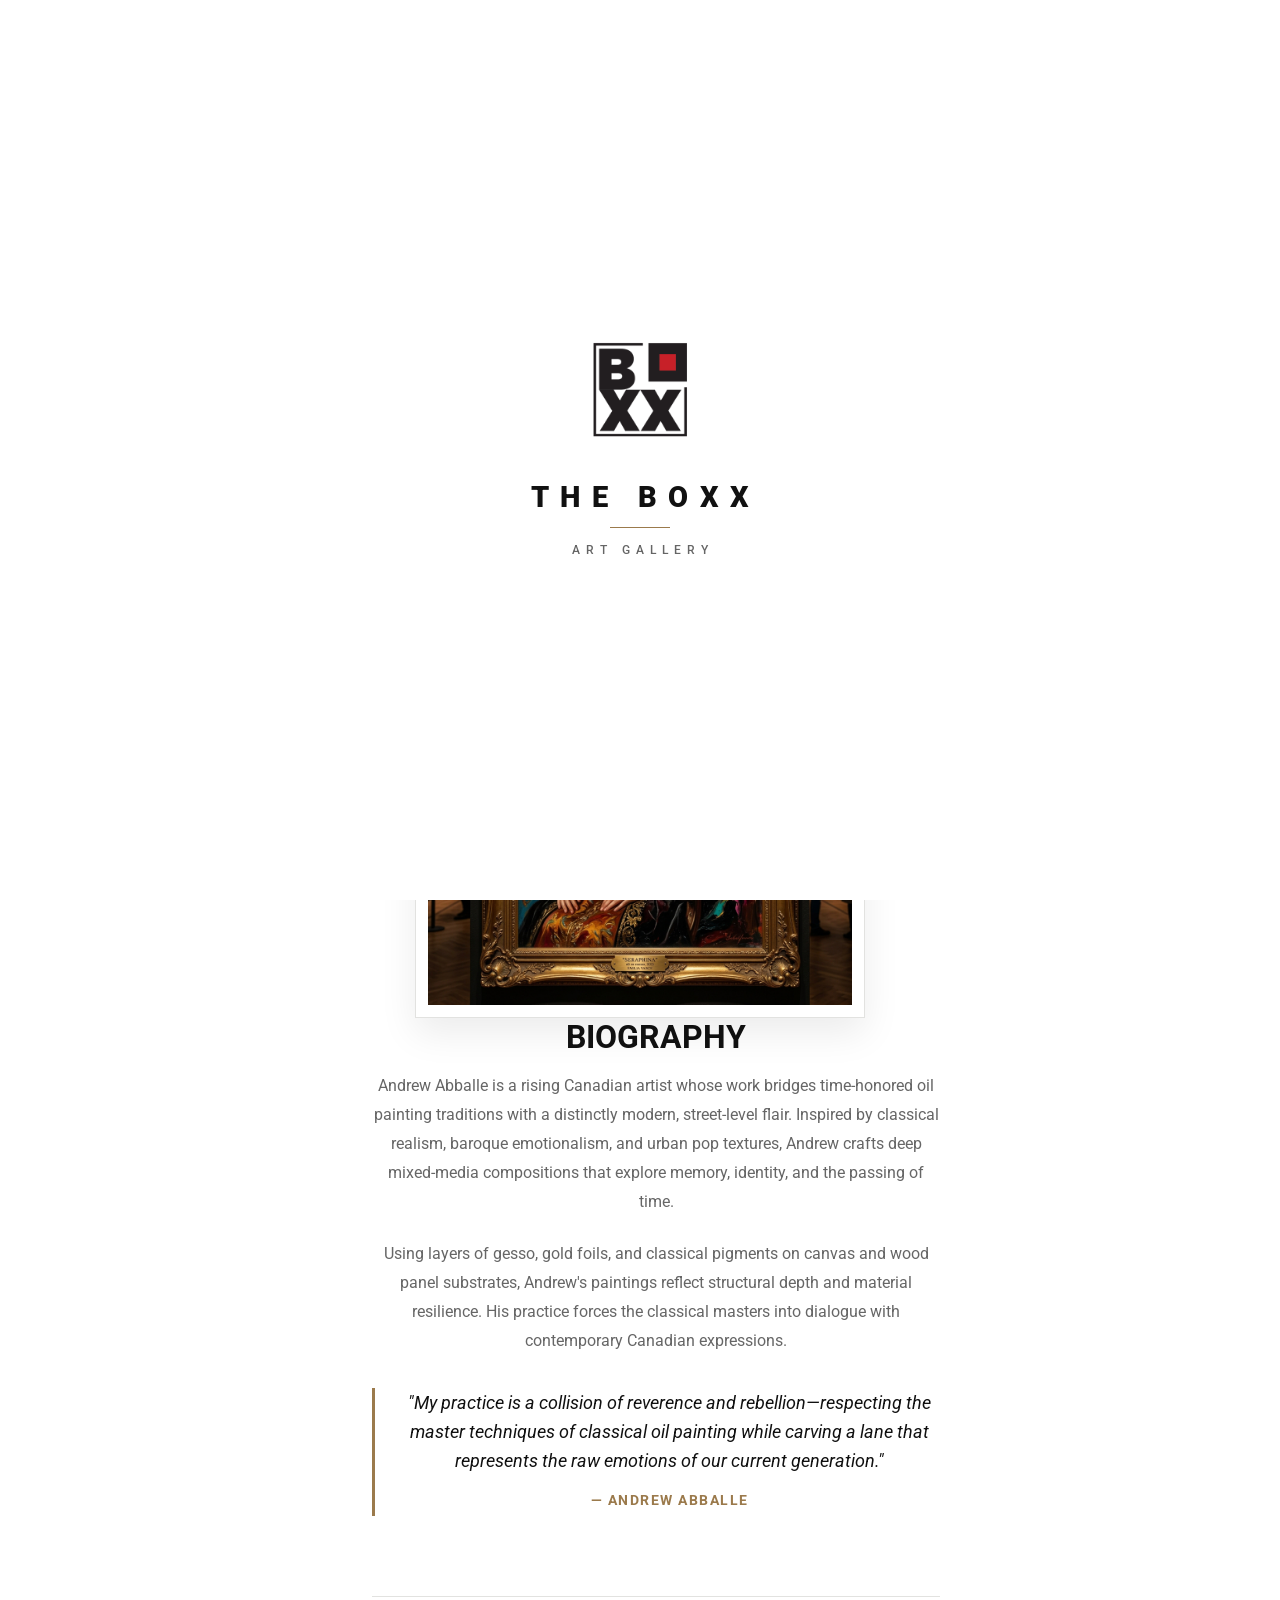
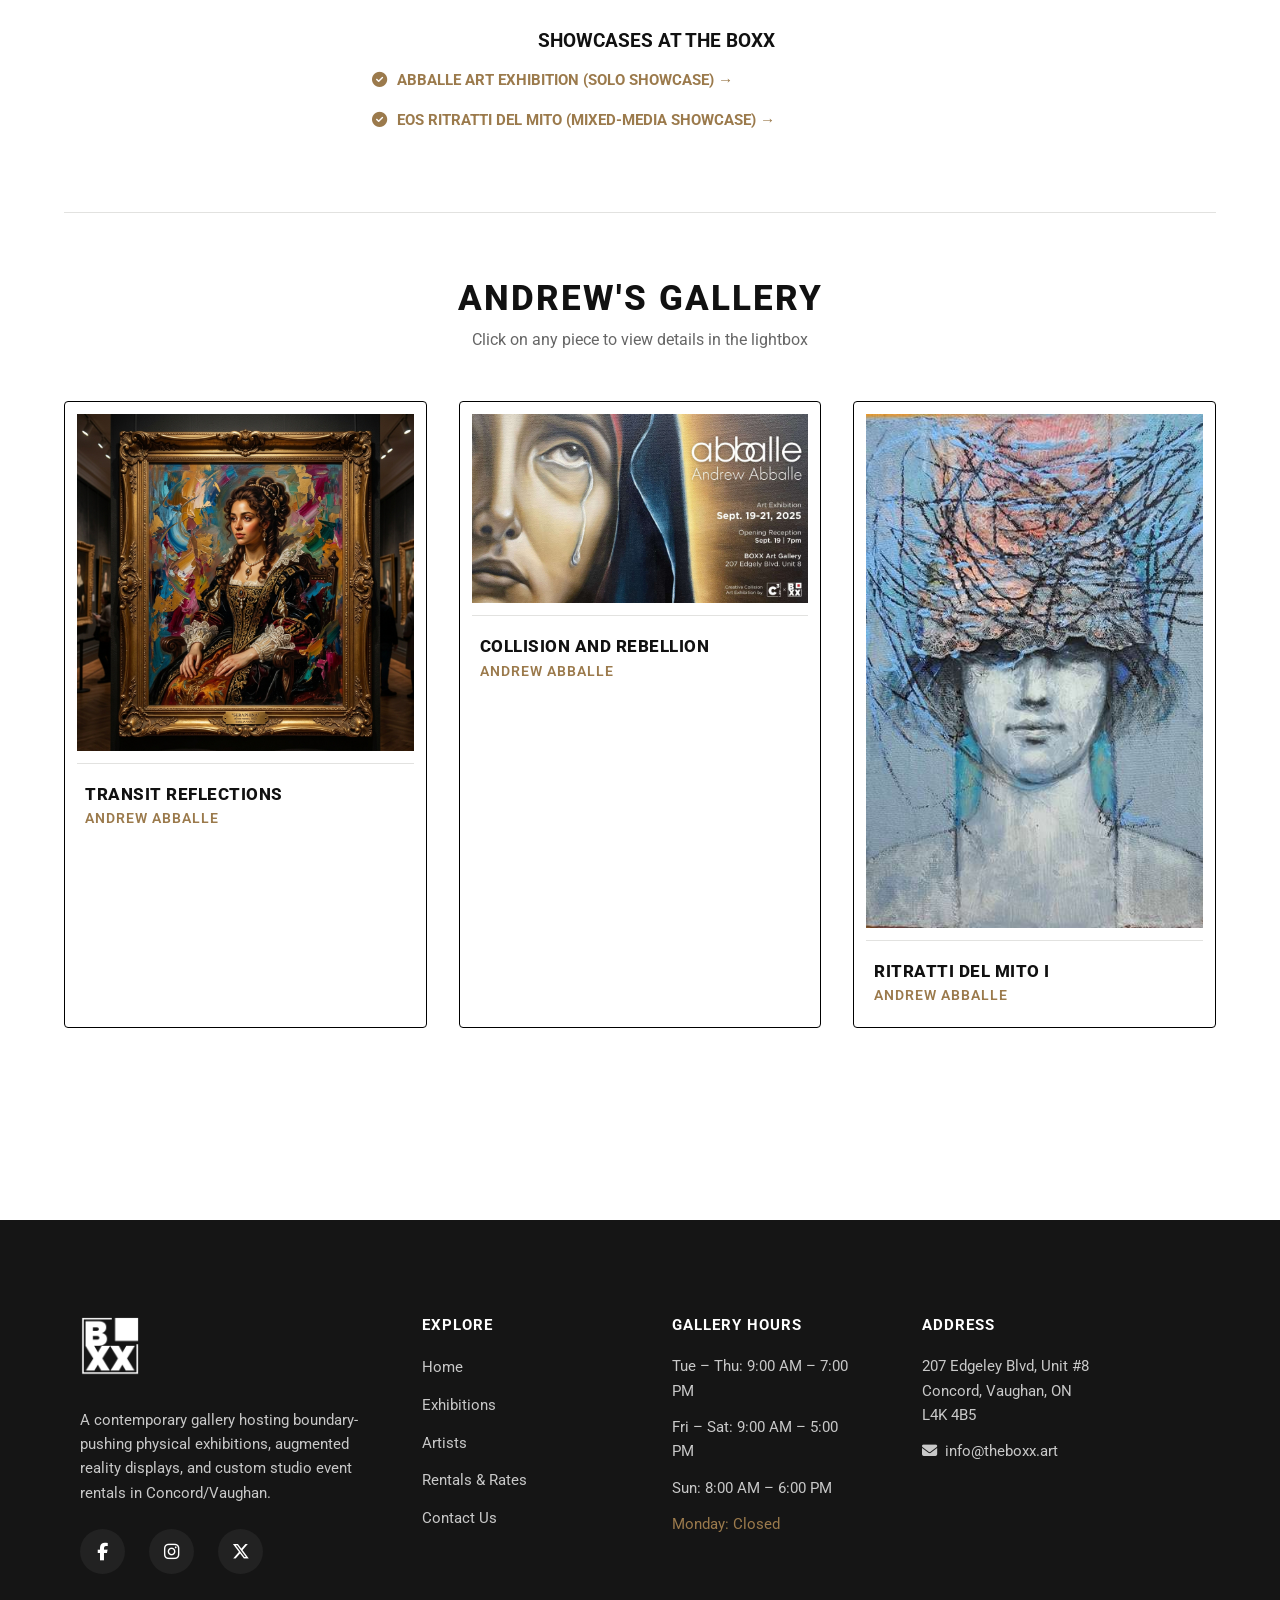
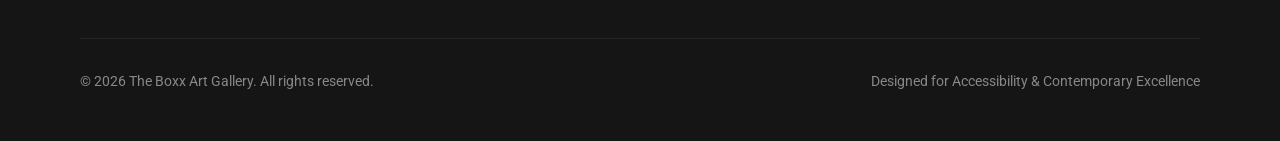
==== artist-andrew-abballe.html @ c3eb5eea "Add files via upload" ====
<!DOCTYPE html>
<html lang="en">
<head>
  <meta charset="UTF-8">
  <meta name="viewport" content="width=device-width, initial-scale=1.0">
  <title>Andrew Abballe | Artists | The Boxx Art Gallery</title>
  <meta name="description" content="Learn about Andrew Abballe, a contemporary Canadian classical baroque painter showcasing his works at The Boxx.">
  
  <!-- Stylesheets -->
  <link rel="stylesheet" href="styles.css">
  
  <!-- FontAwesome Icons -->
  <link rel="stylesheet" href="https://cdnjs.cloudflare.com/ajax/libs/font-awesome/6.4.0/css/all.min.css">
</head>
<body>
  <script>
    if (!sessionStorage.getItem('theboxx_intro_seen')) {
      document.body.classList.add('loading-active');
    }
  </script>

  <!-- Preloader Screen -->
  <div id="preloader" class="preloader">
    <div class="preloader-content">
      <div class="preloader-logo-wrapper">
        <img src="assets/logo.png" alt="The Boxx Logo" class="preloader-logo-img">
      </div>
      <h1 class="preloader-title">THE BOXX</h1>
      <div class="preloader-line-separator"></div>
      <p class="preloader-subtitle">ART GALLERY</p>
    </div>
  </div>

  <!-- Navigation Bar -->
  <header class="navbar">
    <div class="container">
      <a href="index.html" class="nav-brand">
        <img src="assets/logo.png" alt="The Boxx Logo" class="nav-logo" style="height: 45px; width: auto; object-fit: contain;">
      </a>
      
      <nav>
        <ul class="nav-menu">
          <li class="nav-item"><a href="index.html">Home</a></li>
          <li class="nav-item"><a href="exhibitions.html">Exhibitions</a></li>
          <li class="nav-item active"><a href="artists.html">Artists</a></li>
          <li class="nav-item"><a href="rates.html">Rentals & Rates</a></li>
          <li class="nav-item"><a href="contact.html">Contact</a></li>
          
          <li class="nav-socials mobile-only">
            <a href="https://www.facebook.com/theboxx" class="nav-social-icon" target="_blank" aria-label="Facebook"><i class="fab fa-facebook-f"></i></a>
            <a href="https://www.instagram.com/theboxx.art" class="nav-social-icon" target="_blank" aria-label="Instagram"><i class="fab fa-instagram"></i></a>
            <a href="https://x.com/theboxx" class="nav-social-icon" target="_blank" aria-label="X"><i class="fab fa-x-twitter"></i></a>
          </li>
        </ul>
      </nav>

      <div class="nav-socials desktop-only">
        <a href="https://www.facebook.com/theboxx" class="nav-social-icon" target="_blank" aria-label="Facebook"><i class="fab fa-facebook-f"></i></a>
        <a href="https://www.instagram.com/theboxx.art" class="nav-social-icon" target="_blank" aria-label="Instagram"><i class="fab fa-instagram"></i></a>
        <a href="https://x.com/theboxx" class="nav-social-icon" target="_blank" aria-label="X"><i class="fab fa-x-twitter"></i></a>
      </div>

      <button class="nav-hamburger" aria-label="Toggle Navigation">
        <span></span>
        <span></span>
        <span></span>
      </button>
    </div>
  </header>

  <!-- Page Header -->
  <section class="exhibits-header" style="background-image: url('assets/abballe_promo.jpg');">
    <div class="container">
      <h1 class="section-title" style="color: #ffffff; margin-bottom: 0;">Andrew Abballe</h1>
      <p style="color: rgba(255, 255, 255, 0.8); font-size: 1.1rem; margin-top: 0.5rem; letter-spacing: 1px; text-transform: uppercase;">Oil &amp; Mixed Media Painter</p>
    </div>
  </section>

  <!-- Bio Section -->
  <section class="section container">
    <div class="artist-main-box" style="margin-top: 0; box-shadow: none; border: none; padding: 0;">
      <div class="artist-portrait-column">
        <div class="artist-portrait-img-wrapper" style="border: 1px solid var(--border-color);">
          <img src="assets/abballe_portrait.jpg" alt="Andrew Abballe Portrait" style="width: 100%; height: auto; display: block;">
        </div>
      </div>
      <div class="artist-details-column" style="padding-left: 2rem;">
        <h2 style="font-family: var(--font-title); font-size: 2rem; text-transform: uppercase; margin-bottom: 1rem;">Biography</h2>
        <div class="artist-bio-text">
          <p>
            Andrew Abballe is a rising Canadian artist whose work bridges time-honored oil painting traditions with a distinctly modern, street-level flair. Inspired by classical realism, baroque emotionalism, and urban pop textures, Andrew crafts deep mixed-media compositions that explore memory, identity, and the passing of time.
          </p>
          <p>
            Using layers of gesso, gold foils, and classical pigments on canvas and wood panel substrates, Andrew's paintings reflect structural depth and material resilience. His practice forces the classical masters into dialogue with contemporary Canadian expressions.
          </p>
          
          <blockquote class="artist-quote" style="margin-top: 2rem; margin-bottom: 2rem;">
            <p>"My practice is a collision of reverence and rebellion—respecting the master techniques of classical oil painting while carving a lane that represents the raw emotions of our current generation."</p>
            <cite>&mdash; Andrew Abballe</cite>
          </blockquote>
        </div>

        <div style="margin-top: 3rem; border-top: 1px solid var(--border-color); padding-top: 2rem;">
          <h3 style="font-family: var(--font-title); font-size: 1.2rem; text-transform: uppercase; margin-bottom: 1rem;">Showcases at The Boxx</h3>
          <ul style="list-style: none; padding: 0; display: flex; flex-direction: column; gap: 1rem;">
            <li>
              <a href="exhibition-abballe.html" style="font-weight: 700; color: var(--primary-color); text-transform: uppercase; text-decoration: none; font-size: 0.95rem; display: flex; align-items: center;">
                <i class="fa-solid fa-circle-check" style="margin-right: 10px;"></i> ABBALLE Art Exhibition (Solo Showcase) &rarr;
              </a>
            </li>
            <li>
              <a href="exhibition-ritratti-del-mito.html" style="font-weight: 700; color: var(--primary-color); text-transform: uppercase; text-decoration: none; font-size: 0.95rem; display: flex; align-items: center;">
                <i class="fa-solid fa-circle-check" style="margin-right: 10px;"></i> EOS Ritratti del Mito (Mixed-Media Showcase) &rarr;
              </a>
            </li>
          </ul>
        </div>
      </div>
    </div>

    <!-- Artist Gallery Grid -->
    <div class="exhibition-grid-header" style="margin-top: 5rem; border-top: 1px solid var(--border-color); padding-top: 4rem;">
      <h3 class="grid-title">Andrew's Gallery</h3>
      <p class="grid-subtitle">Click on any piece to view details in the lightbox</p>
    </div>
    
    <div class="image-grid" style="margin-top: 2rem; margin-bottom: 4rem; display: grid; grid-template-columns: repeat(auto-fit, minmax(280px, 1fr)); gap: 2rem;">
      <div class="image-grid-item-boxed artwork-card" data-index="0" data-medium="Oil on Canvas" data-year="2022" data-dimensions="40&quot; x 50&quot;" data-price="$2,400" data-description="A stunning, layered cityscape capturing the visual noise and light trails of urban transit systems.">
        <div class="artwork-image-wrapper">
          <img src="assets/abballe_portrait.jpg" alt="Transit Reflections">
          <div class="artwork-hover-overlay">
            <span class="view-artwork-btn"><i class="fa-solid fa-expand"></i> View Details</span>
          </div>
        </div>
        <div class="artwork-meta">
          <h4>Transit Reflections</h4>
          <p>Andrew Abballe</p>
        </div>
      </div>
      <div class="image-grid-item-boxed artwork-card" data-index="1" data-medium="Mixed Media on Wood Panel" data-year="2023" data-dimensions="36&quot; x 36&quot;" data-price="$1,850" data-description="An energetic combination of spray paint, acrylic, and collage elements representing structural tension and movement.">
        <div class="artwork-image-wrapper">
          <img src="assets/abballe_promo.jpg" alt="Collision and Rebellion">
          <div class="artwork-hover-overlay">
            <span class="view-artwork-btn"><i class="fa-solid fa-expand"></i> View Details</span>
          </div>
        </div>
        <div class="artwork-meta">
          <h4>Collision and Rebellion</h4>
          <p>Andrew Abballe</p>
        </div>
      </div>
      <div class="image-grid-item-boxed artwork-card" data-index="2" data-medium="Mixed Media on Plywood" data-year="2017" data-dimensions="21cm x 30cm (8.3&quot; x 11.8&quot;)" data-price="$400" data-description="An evocative miniature mixed media piece on plywood from the &quot;Ritratti del Mito&quot; collection, layering gesso, oil wash, and graphite to evoke classical mythological figures.">
        <div class="artwork-image-wrapper">
          <img src="assets/EOS-Ritratti-del-Mito-2017-cm-21x30-tecnica-mista-su-compensato-E-350_400.jpeg" alt="Ritratti del Mito I">
          <div class="artwork-hover-overlay">
            <span class="view-artwork-btn"><i class="fa-solid fa-expand"></i> View Details</span>
          </div>
        </div>
        <div class="artwork-meta">
          <h4>Ritratti del Mito I</h4>
          <p>Andrew Abballe</p>
        </div>
      </div>
    </div>
  </section>

  <!-- Custom Fullscreen Lightbox -->
  <div id="lightbox-modal" class="lightbox-backdrop">
    <button class="lightbox-close-btn" id="lightbox-close" aria-label="Close gallery">&times;</button>
    <button class="lightbox-nav-btn prev" id="lightbox-prev" aria-label="Previous image">&#10094;</button>
    <div class="lightbox-content-wrapper">
      <div class="lightbox-img-col">
        <img id="lightbox-img" src="" alt="Enlarged Artwork Preview">
      </div>
      <div class="lightbox-info-col">
        <h3 id="lightbox-title"></h3>
        <p class="artist" id="lightbox-artist"></p>
        <ul class="lightbox-meta-list">
          <li><strong>Medium</strong><span id="lightbox-medium"></span></li>
          <li><strong>Year Created</strong><span id="lightbox-year"></span></li>
          <li><strong>Dimensions</strong><span id="lightbox-dimensions"></span></li>
          <li id="lightbox-price-item"><strong>Price</strong><span id="lightbox-price"></span></li>
        </ul>
        <p class="desc" id="lightbox-description"></p>
      </div>
    </div>
    <button class="lightbox-nav-btn next" id="lightbox-next" aria-label="Next image">&#10095;</button>
  </div>

  <!-- Footer -->
  <footer class="footer">
    <div class="container">
      <div class="footer-grid">
        <div class="footer-col">
          <img src="assets/logo.png" alt="The Boxx Logo" style="height: 60px; width: auto; object-fit: contain; margin-bottom: 1.5rem; filter: brightness(0) invert(1);">
          <p>A contemporary gallery hosting boundary-pushing physical exhibitions, augmented reality displays, and custom studio event rentals in Concord/Vaughan.</p>
          <div class="footer-socials">
            <a href="https://www.facebook.com/theboxx" class="footer-social-icon" target="_blank" aria-label="Facebook"><i class="fab fa-facebook-f"></i></a>
            <a href="https://www.instagram.com/theboxx.art" class="footer-social-icon" target="_blank" aria-label="Instagram"><i class="fab fa-instagram"></i></a>
            <a href="https://x.com/theboxx" class="footer-social-icon" target="_blank" aria-label="X"><i class="fab fa-x-twitter"></i></a>
          </div>
        </div>

        <div class="footer-col">
          <h4>Explore</h4>
          <ul class="footer-links">
            <li><a href="index.html">Home</a></li>
            <li><a href="exhibitions.html">Exhibitions</a></li>
            <li><a href="artists.html">Artists</a></li>
            <li><a href="rates.html">Rentals & Rates</a></li>
            <li><a href="contact.html">Contact Us</a></li>
          </ul>
        </div>

        <div class="footer-col">
          <h4>Gallery Hours</h4>
          <p>Tue – Thu: 9:00 AM – 7:00 PM</p>
          <p>Fri – Sat: 9:00 AM – 5:00 PM</p>
          <p>Sun: 8:00 AM – 6:00 PM</p>
          <p style="color: var(--primary-color);">Monday: Closed</p>
        </div>

        <div class="footer-col">
          <h4>Address</h4>
          <p>207 Edgeley Blvd, Unit #8<br>Concord, Vaughan, ON<br>L4K 4B5</p>
          <p><i class="fa-solid fa-envelope" style="margin-right: 8px;"></i>info@theboxx.art</p>
        </div>
      </div>

      <div class="footer-bottom">
        <p>&copy; 2026 The Boxx Art Gallery. All rights reserved.</p>
        <p>Designed for Accessibility &amp; Contemporary Excellence</p>
      </div>
    </div>
  </footer>

  <!-- Script Controllers -->
  <script src="script.js"></script>
</body>
</html>
---- styles.css ----
@import url('https://fonts.googleapis.com/css2?family=Roboto:wght@300;400;500;700;900&display=swap');

:root {
  --primary-color: #9b7a4c;       /* Elegant warm gold */
  --primary-hover: #b59464;       /* Lighter gold for hover states */
  --text-dark: #111111;           /* Very dark gray for general body text */
  --text-light: #666666;          /* Medium gray for descriptions */
  --bg-light: #ffffff;            /* Pure white background */
  --bg-offset: #fbfbf9;           /* Off-white background for alternates */
  --border-color: #e2e2e0;        /* Subtle border tone */
  --footer-bg: #151515;           /* Accessible high contrast footer background */
  --footer-text: #f0f0f0;         /* Accessible high contrast footer text */
  
  --font-title: 'Roboto', sans-serif;
  --font-body: 'Roboto', sans-serif;
  
  --transition-smooth: all 0.3s cubic-bezier(0.25, 0.8, 0.25, 1);
  --header-height: 80px;
}

* {
  box-sizing: border-box;
  margin: 0;
  padding: 0;
}

body {
  font-family: var(--font-body);
  color: var(--text-dark);
  background-color: var(--bg-light);
  line-height: 1.6;
  -webkit-font-smoothing: antialiased;
  overflow-x: hidden;
}

/* Typography */
h1, h2, h3, h4, h5, h6 {
  font-family: var(--font-title);
  font-weight: 700;
  color: var(--text-dark);
  line-height: 1.2;
}

p {
  color: var(--text-light);
  font-size: 1rem;
}

a {
  text-decoration: none;
  color: inherit;
  transition: var(--transition-smooth);
}

/* Layout Utilities */
.container {
  width: 90%;
  max-width: 1200px;
  margin: 0 auto;
  padding: 0 1rem;
}

.section {
  padding: 8rem 0; /* High vertical spacing as requested */
  position: relative;
}

.section-alt {
  background-color: var(--bg-offset);
}

.section-title {
  font-size: 2.5rem;
  font-weight: 800;
  margin-bottom: 1.5rem;
  text-transform: uppercase;
  letter-spacing: -0.5px;
}

.section-subtitle {
  font-size: 1.1rem;
  color: var(--text-light);
  max-width: 600px;
  margin-bottom: 4rem;
  line-height: 1.8;
  letter-spacing: 0.5px;
}

/* Header & Navbar */
.navbar {
  position: fixed;
  top: 0;
  left: 0;
  width: 100%;
  height: var(--header-height);
  background-color: var(--bg-light);
  box-shadow: 0 2px 20px rgba(0, 0, 0, 0.03);
  z-index: 1000;
  display: flex;
  align-items: center;
  transition: var(--transition-smooth);
}

.navbar .container {
  display: flex;
  justify-content: space-between;
  align-items: center;
  width: 100%;
}

.nav-brand {
  display: flex;
  align-items: center;
}

.nav-logo {
  height: 50px;
  width: auto;
  transition: var(--transition-smooth);
}

.nav-menu {
  display: flex;
  list-style: none;
  align-items: center;
  gap: 2.5rem;
}

.nav-item a {
  font-size: 0.9rem;
  font-weight: 600;
  letter-spacing: 1px;
  text-transform: uppercase;
  position: relative;
  padding: 0.5rem 0;
}

/* Minimal underlines on navigation items */
.nav-item a::after {
  content: '';
  position: absolute;
  bottom: 0;
  left: 0;
  width: 0;
  height: 2px;
  background-color: var(--primary-color);
  transition: var(--transition-smooth);
}

.nav-item a:hover::after,
.nav-item.active a::after {
  width: 100%;
}

.nav-item a:hover {
  color: var(--primary-color);
}

.nav-socials {
  display: flex;
  gap: 1.5rem;
  align-items: center;
}

.nav-social-icon {
  font-size: 1.2rem;
  color: var(--text-dark);
}

.nav-social-icon:hover {
  color: var(--primary-color);
  transform: translateY(-2px);
}

/* Hamburger Menu button */
.nav-hamburger {
  display: none;
  background: none;
  border: none;
  cursor: pointer;
  padding: 0.5rem;
  z-index: 1100;
}

.nav-hamburger span {
  display: block;
  width: 25px;
  height: 2px;
  background-color: var(--text-dark);
  margin-bottom: 5px;
  transition: var(--transition-smooth);
}

.nav-hamburger span:last-child {
  margin-bottom: 0;
}

/* Hamburger active animation */
.nav-hamburger.active span:nth-child(1) {
  transform: rotate(-45deg) translate(-5px, 5px);
}

.nav-hamburger.active span:nth-child(2) {
  opacity: 0;
}

.nav-hamburger.active span:nth-child(3) {
  transform: rotate(45deg) translate(-5px, -5px);
}

/* Hero Carousel */
.hero-slider {
  height: 90vh;
  min-height: 600px;
  width: 100vw;
  position: relative;
  overflow: hidden;
  margin-top: var(--header-height);
  background-color: #000000;
}

.hero-slides {
  width: 100%;
  height: 100%;
  display: flex; /* Flexbox row lines all slides up side-by-side */
  transition: transform 0.8s cubic-bezier(0.25, 1, 0.5, 1); /* Smooth slide transition */
}

.hero-slide {
  position: relative; /* Relative position so they flow horizontally */
  flex: 0 0 100%; /* Take up exactly 100% of slider width */
  width: 100%;
  height: 100%;
  opacity: 1; /* Keep slides visible in the flex layout */
  display: flex;
  align-items: center;
  z-index: 1;
}

.hero-slide.active {
  z-index: 2;
}

.hero-slide::after {
  content: '';
  position: absolute;
  top: 0;
  left: 0;
  width: 100%;
  height: 100%;
  background: linear-gradient(180deg, rgba(0,0,0,0.4) 0%, rgba(0,0,0,0.65) 100%);
  z-index: 2;
}

.hero-slide-img {
  width: 100%;
  height: 100%;
  object-fit: cover;
  position: absolute;
  top: 0;
  left: 0;
  transform: scale(1.05);
  transition: transform 6s ease;
}

.hero-slide.active .hero-slide-img {
  transform: scale(1);
}

.hero-slide-content {
  position: relative;
  z-index: 3;
  color: #ffffff;
  max-width: 800px;
  transform: translateY(30px);
  opacity: 0;
  transition: all 0.8s cubic-bezier(0.25, 0.8, 0.25, 1) 0.3s;
}

.hero-slide.active .hero-slide-content {
  transform: translateY(0);
  opacity: 1;
}

.hero-slide-num {
  font-family: var(--font-title);
  font-size: 1.5rem;
  font-weight: 800;
  color: var(--primary-color);
  margin-bottom: 1rem;
}

.hero-slide-title {
  font-size: 4rem;
  font-weight: 800;
  color: #ffffff;
  text-transform: uppercase;
  margin-bottom: 1.5rem;
  letter-spacing: -1px;
}

.hero-slide-desc {
  font-size: 1.1rem;
  color: rgba(255, 255, 255, 0.8);
  margin-bottom: 2rem;
  max-width: 600px;
}

/* Hero Controls */
.hero-arrow {
  position: absolute;
  top: 50%;
  transform: translateY(-50%);
  width: 60px;
  height: 60px;
  background-color: rgba(255, 255, 255, 0.1);
  border: 1px solid rgba(255, 255, 255, 0.25);
  border-radius: 50%;
  color: #ffffff;
  display: flex;
  align-items: center;
  justify-content: center;
  font-size: 1.2rem;
  cursor: pointer;
  z-index: 10;
  transition: var(--transition-smooth);
}

.hero-arrow:hover {
  background-color: var(--primary-color);
  border-color: var(--primary-color);
}

.hero-arrow.prev {
  left: 3rem;
}

.hero-arrow.next {
  right: 3rem;
}

.hero-pagination {
  position: absolute;
  bottom: 3rem;
  left: 50%;
  transform: translateX(-50%);
  display: flex;
  gap: 1rem;
  z-index: 10;
}

.hero-dot {
  width: 10px;
  height: 10px;
  border-radius: 50%;
  background-color: rgba(255, 255, 255, 0.3);
  cursor: pointer;
  transition: var(--transition-smooth);
}

.hero-dot.active {
  background-color: var(--primary-color);
  width: 30px;
  border-radius: 5px;
}

/* Featured Exhibit Section */
.featured-exhibit-block {
  display: grid;
  grid-template-columns: 1.1fr 0.9fr;
  gap: 4rem;
  align-items: center;
}

.featured-exhibit-gallery {
  position: relative;
  overflow: hidden;
  height: 500px;
  border-radius: 4px;
}

.featured-exhibit-slider {
  width: 100%;
  height: 100%;
  position: relative;
}

.featured-exhibit-slide {
  position: absolute;
  top: 0;
  left: 0;
  width: 100%;
  height: 100%;
  opacity: 0;
  transition: var(--transition-smooth);
}

.featured-exhibit-slide.active {
  opacity: 1;
}

.featured-exhibit-slide img {
  width: 100%;
  height: 100%;
  object-fit: cover;
}

.featured-exhibit-arrows {
  position: absolute;
  bottom: 2rem;
  right: 2rem;
  display: flex;
  gap: 0.5rem;
  z-index: 5;
}

.featured-exhibit-arrow {
  width: 45px;
  height: 45px;
  background-color: rgba(255, 255, 255, 0.9);
  border: none;
  cursor: pointer;
  display: flex;
  align-items: center;
  justify-content: center;
  font-size: 1rem;
  color: var(--text-dark);
  transition: var(--transition-smooth);
}

.featured-exhibit-arrow:hover {
  background-color: var(--primary-color);
  color: #ffffff;
}

.featured-exhibit-text blockquote {
  font-size: 1.1rem;
  line-height: 1.8;
  color: var(--text-light);
  margin-bottom: 2rem;
  font-style: italic;
  border-left: 3px solid var(--primary-color);
  padding-left: 1.5rem;
}

.featured-exhibit-details {
  margin-bottom: 2.5rem;
}

.featured-exhibit-details h4 {
  font-family: var(--font-body);
  font-weight: 700;
  font-size: 1rem;
  text-transform: uppercase;
  color: var(--text-dark);
  margin-bottom: 0.5rem;
  letter-spacing: 1px;
}

.featured-exhibit-details p {
  font-size: 1.05rem;
  margin-bottom: 0.25rem;
}

.btn-primary {
  display: inline-block;
  background-color: var(--primary-color);
  color: #ffffff;
  padding: 1.1rem 2.5rem;
  border-radius: 4px;
  font-weight: 600;
  font-size: 0.9rem;
  text-transform: uppercase;
  letter-spacing: 1.5px;
  border: none;
  cursor: pointer;
  transition: var(--transition-smooth);
}

.btn-primary:hover {
  background-color: var(--primary-hover);
  transform: translateY(-2px);
  box-shadow: 0 10px 20px rgba(155, 122, 76, 0.15);
}

/* Workback Project Timeline */
.timeline {
  position: relative;
  max-width: 900px;
  margin: 0 auto;
}

.timeline::after {
  content: '';
  position: absolute;
  width: 2px;
  background-color: var(--border-color);
  top: 0;
  bottom: 0;
  left: 50%;
  transform: translateX(-50%);
}

.timeline-item {
  padding: 2rem 3rem;
  position: relative;
  background-color: inherit;
  width: 50%;
}

.timeline-item::after {
  content: '';
  position: absolute;
  width: 16px;
  height: 16px;
  right: -8px;
  background-color: var(--bg-light);
  border: 4px solid var(--primary-color);
  top: 2.5rem;
  border-radius: 50%;
  z-index: 1;
  transition: var(--transition-smooth);
}

.timeline-item:hover::after {
  background-color: var(--primary-color);
  transform: scale(1.3);
}

.timeline-left {
  left: 0;
  text-align: right;
}

.timeline-right {
  left: 50%;
}

.timeline-right::after {
  left: -8px;
}

.timeline-date {
  font-family: var(--font-title);
  font-weight: 800;
  font-size: 1.1rem;
  color: var(--primary-color);
  margin-bottom: 0.5rem;
}

.timeline-title {
  font-size: 1.5rem;
  font-weight: 700;
  margin-bottom: 0.75rem;
}

.timeline-desc {
  font-size: 0.95rem;
}

/* Social media feed (Instagram + FB + X Gallery) */
.social-gallery-container {
  position: relative;
  overflow: hidden;
  margin-top: 3rem;
}

.social-slider {
  display: flex;
  gap: 2rem;
  transition: transform 0.5s ease-in-out;
}

.social-slide {
  flex: 0 0 calc(33.333% - 1.333rem);
  position: relative;
  height: 350px;
  overflow: hidden;
  border-radius: 4px;
  display: block;
  text-decoration: none;
  color: inherit;
}

.social-slide img {
  width: 100%;
  height: 100%;
  object-fit: cover;
  transition: var(--transition-smooth);
}

.social-slide:hover img {
  transform: scale(1.08);
}

.social-overlay {
  position: absolute;
  top: 0;
  left: 0;
  width: 100%;
  height: 100%;
  background: rgba(0, 0, 0, 0.6);
  opacity: 0;
  display: flex;
  flex-direction: column;
  justify-content: center;
  align-items: center;
  color: #ffffff;
  transition: var(--transition-smooth);
  z-index: 2;
}

.social-slide:hover {
  cursor: pointer;
}

.social-slide:hover .social-overlay {
  opacity: 1;
}

.social-overlay i {
  font-size: 2rem;
  margin-bottom: 0.5rem;
}

.social-overlay span {
  font-size: 0.9rem;
  font-weight: 500;
  letter-spacing: 1px;
  text-transform: uppercase;
}

.social-controls {
  display: flex;
  justify-content: center;
  gap: 1rem;
  margin-top: 2.5rem;
}

.social-arrow {
  width: 50px;
  height: 50px;
  border-radius: 50%;
  background-color: var(--bg-offset);
  border: 1px solid var(--border-color);
  color: var(--text-dark);
  font-size: 1.1rem;
  cursor: pointer;
  display: flex;
  align-items: center;
  justify-content: center;
  transition: var(--transition-smooth);
}

.social-arrow:hover {
  background-color: var(--primary-color);
  color: #ffffff;
  border-color: var(--primary-color);
}

/* Accessible Vertical Footer */
.footer {
  background-color: var(--footer-bg);
  color: var(--footer-text);
  padding: 6rem 0 3rem 0;
}

.footer-grid {
  display: grid;
  grid-template-columns: 1.2fr 0.8fr 0.8fr 1.2fr;
  gap: 4rem;
  margin-bottom: 4rem;
}

.footer-col h3, .footer-col h2 {
  font-family: var(--font-title);
  color: #ffffff;
  font-size: 1.6rem;
  margin-bottom: 1.5rem;
  text-transform: uppercase;
}

.footer-col h4 {
  font-family: var(--font-body);
  color: #ffffff;
  font-size: 0.95rem;
  font-weight: 700;
  letter-spacing: 1px;
  text-transform: uppercase;
  margin-bottom: 1.25rem;
}

.footer-col p {
  color: #c8c8c8;
  font-size: 0.95rem;
  margin-bottom: 0.75rem;
}

.footer-links {
  list-style: none;
}

.footer-links li {
  margin-bottom: 0.75rem;
}

.footer-links a {
  color: #c8c8c8;
  font-size: 0.95rem;
}

.footer-links a:hover {
  color: var(--primary-color);
  padding-left: 4px;
}

.footer-socials {
  display: flex;
  gap: 1.5rem;
  margin-top: 1.5rem;
}

.footer-social-icon {
  width: 45px;
  height: 45px;
  border-radius: 50%;
  background-color: #222222;
  color: #ffffff;
  display: flex;
  align-items: center;
  justify-content: center;
  font-size: 1.1rem;
  transition: var(--transition-smooth);
}

.footer-social-icon:hover {
  background-color: var(--primary-color);
  transform: translateY(-3px);
}

.footer-bottom {
  border-top: 1px solid #252525;
  padding-top: 2rem;
  display: flex;
  justify-content: space-between;
  align-items: center;
}

.footer-bottom p {
  font-size: 0.85rem;
  color: #888888;
}

/* EXHIBITS PAGE STYLES */
.exhibits-header {
  height: 40vh;
  min-height: 300px;
  background-size: cover;
  background-position: center;
  position: relative;
  display: flex;
  align-items: center;
  margin-top: var(--header-height);
}

.exhibits-header::after {
  content: '';
  position: absolute;
  top: 0;
  left: 0;
  width: 100%;
  height: 100%;
  background: rgba(0, 0, 0, 0.65);
  z-index: 1;
}

.exhibits-header .container {
  position: relative;
  z-index: 2;
  color: #ffffff;
}

.exhibits-header h1 {
  color: #ffffff;
  font-size: 3.5rem;
  text-transform: uppercase;
}

/* Centered Exhibit Layout with Boxed Outlines */
.exhibit-main-box {
  max-width: 600px;
  margin: 0 auto;
  border: 2px solid #000000;
  padding: 2.5rem;
  background-color: #ffffff;
  text-align: center;
  margin-bottom: 4rem;
  box-sizing: border-box;
}

.exhibit-poster-img-wrapper {
  border: 1px solid #000000;
  padding: 0.5rem;
  background: #ffffff;
  margin-bottom: 2.5rem;
  box-sizing: border-box;
}

.exhibit-poster-img-wrapper img {
  width: 100%;
  display: block;
}

.showtimes-details-box {
  background: #f5f5f5;
  border: 1px solid #e0e0e0;
  padding: 2rem;
  border-radius: 4px;
  box-sizing: border-box;
}

.tickets-status-btn {
  background: #e0e0e0;
  color: #555555;
  padding: 1.1rem 2rem;
  font-weight: 700;
  text-transform: uppercase;
  font-size: 0.9rem;
  letter-spacing: 1px;
  border: 1px solid #cccccc;
  border-radius: 4px;
  display: block;
  text-align: center;
  cursor: not-allowed;
  box-sizing: border-box;
}

.artist-main-box {
  max-width: 600px;
  margin: 0 auto;
  border: 2px solid #000000;
  padding: 2.5rem;
  background-color: #ffffff;
  text-align: center;
  margin-top: 4rem;
  box-sizing: border-box;
}

.artist-portrait-img-wrapper {
  border: 1px solid #000000;
  padding: 0.5rem;
  background: #ffffff;
  max-width: 450px;
  margin: 0 auto;
  box-sizing: border-box;
}

.artist-portrait-img-wrapper img {
  width: 100%;
  display: block;
}

.image-grid-item-boxed {
  border: 1px solid #000000;
  padding: 0.5rem;
  background: #ffffff;
  border-radius: 4px;
  overflow: hidden;
  box-sizing: border-box;
}

.image-grid-item-boxed img {
  width: 100%;
  display: block;
  height: auto;
  transition: var(--transition-smooth);
}

.image-grid-item-boxed:hover img {
  transform: scale(1.03);
}

/* Artist Spotlight Louie Chiaino (text left, photo right side-by-side) */
.artist-spotlight {
  display: grid;
  grid-template-columns: 1.1fr 0.9fr;
  gap: 5rem;
  align-items: center;
}

.artist-spotlight-photo {
  height: 500px;
  border-radius: 4px;
  overflow: hidden;
}

.artist-spotlight-photo img {
  width: 100%;
  height: 100%;
  object-fit: cover;
}

.artist-spotlight-bio blockquote {
  font-size: 1.1rem;
  line-height: 1.8;
  color: var(--text-light);
  margin-bottom: 2rem;
  font-style: italic;
  border-left: 3px solid var(--primary-color);
  padding-left: 1.5rem;
}

/* Campaign Posters Grid */
.campaign-posters-grid {
  display: grid;
  grid-template-columns: repeat(2, 1fr);
  gap: 3rem;
  max-width: 900px;
  margin: 0 auto;
}

.campaign-poster-card {
  box-shadow: 0 15px 35px rgba(0, 0, 0, 0.05);
  border-radius: 8px;
  overflow: hidden;
  transition: var(--transition-smooth);
}

.campaign-poster-card:hover {
  transform: translateY(-8px);
  box-shadow: 0 20px 45px rgba(155, 122, 76, 0.12);
}

.campaign-poster-card img {
  width: 100%;
  display: block;
  object-fit: contain;
}

/* Same size borderless image grid for Moka Amore */
.image-grid {
  display: grid;
  grid-template-columns: repeat(2, 1fr);
  gap: 1.5rem;
  margin-top: 4rem;
}

.image-grid-item {
  height: auto;
  overflow: hidden;
  border-radius: 4px;
}

.image-grid-item img {
  width: 100%;
  height: auto;
  display: block;
  transition: var(--transition-smooth);
}

.image-grid-item:hover img {
  transform: scale(1.05);
}

/* Showtimes and Calendar scheduler */
.booking-section {
  display: grid;
  grid-template-columns: 1fr 1fr;
  gap: 5rem;
  align-items: start;
}

.showtimes-box h3, .calendar-box h3 {
  font-size: 1.8rem;
  margin-bottom: 2rem;
}

.showtimes-list {
  list-style: none;
}

.showtimes-list li {
  padding: 1.25rem 0;
  border-bottom: 1px solid var(--border-color);
  display: flex;
  justify-content: space-between;
  align-items: center;
}

.showtimes-list li:last-child {
  border-bottom: none;
}

.showtime-day {
  font-weight: 700;
  color: var(--text-dark);
  text-decoration: underline; /* Link state on day name */
  text-decoration-color: var(--primary-color);
  text-underline-offset: 4px;
  cursor: pointer;
}

.showtime-day:hover {
  color: var(--primary-color);
}

.showtime-hours {
  font-weight: 500;
  color: var(--text-light);
}

/* Interactive Calendar widget */
.calendar-wrapper {
  background-color: var(--bg-offset);
  border: 1px solid var(--border-color);
  border-radius: 4px;
  padding: 2rem;
}

.calendar-header {
  display: flex;
  justify-content: space-between;
  align-items: center;
  margin-bottom: 1.5rem;
}

.calendar-month {
  font-weight: 700;
  font-size: 1.1rem;
}

.calendar-grid {
  display: grid;
  grid-template-columns: repeat(7, 1fr);
  gap: 0.5rem;
  text-align: center;
}

.calendar-day-label {
  font-weight: 600;
  font-size: 0.8rem;
  text-transform: uppercase;
  color: var(--text-light);
  padding-bottom: 0.5rem;
}

.calendar-date {
  padding: 0.75rem 0;
  font-size: 0.9rem;
  font-weight: 500;
  border-radius: 4px;
  cursor: pointer;
  transition: var(--transition-smooth);
}

.calendar-date:hover:not(.disabled) {
  background-color: var(--border-color);
}

.calendar-date.active {
  background-color: var(--primary-color);
  color: #ffffff;
  font-weight: 700;
}

.calendar-date.disabled {
  color: #ccc;
  cursor: not-allowed;
}

.calendar-date.has-events {
  position: relative;
}

.calendar-date.has-events::after {
  content: '';
  position: absolute;
  bottom: 4px;
  left: 50%;
  transform: translateX(-50%);
  width: 4px;
  height: 4px;
  border-radius: 50%;
  background-color: var(--primary-color);
}

.calendar-date.active.has-events::after {
  background-color: #ffffff;
}

.calendar-booking-panel {
  margin-top: 2rem;
  padding-top: 1.5rem;
  border-top: 1px solid var(--border-color);
  display: none;
}

.calendar-booking-panel.active {
  display: block;
}

.booking-slots {
  display: flex;
  gap: 1rem;
  margin-top: 1rem;
}

.booking-slot {
  flex: 1;
  padding: 0.75rem;
  border: 1px solid var(--border-color);
  border-radius: 4px;
  text-align: center;
  font-size: 0.85rem;
  font-weight: 600;
  cursor: pointer;
  transition: var(--transition-smooth);
}

.booking-slot:hover {
  border-color: var(--primary-color);
  color: var(--primary-color);
}

.booking-slot.selected {
  background-color: var(--primary-color);
  border-color: var(--primary-color);
  color: #ffffff;
}

/* Past Exhibitions Slider (bold pagination, back/forward arrows visible on all slides) */
.past-exhibits-container {
  position: relative;
  overflow: hidden;
  margin-top: 3rem;
  height: 450px;
}

.past-exhibits-slider {
  display: flex;
  height: 100%;
  transition: transform 0.5s ease-in-out;
}

.past-exhibit-slide {
  flex: 0 0 100%;
  display: grid;
  grid-template-columns: 1fr 1.2fr;
  gap: 4rem;
  align-items: center;
  height: 100%;
}

.past-exhibit-img {
  height: 100%;
  max-height: 400px;
  overflow: hidden;
  border-radius: 4px;
}

.past-exhibit-img img {
  width: 100%;
  height: 100%;
  object-fit: cover;
}

.past-exhibit-text h3 {
  font-size: 2rem;
  margin-bottom: 1rem;
}

.past-exhibit-text p {
  margin-bottom: 1.5rem;
}

.past-exhibits-controls {
  display: flex;
  align-items: center;
  justify-content: flex-end;
  gap: 2rem;
  margin-top: 2rem;
}

.past-exhibits-arrows {
  display: flex;
  gap: 0.75rem;
}

.past-exhibits-arrow {
  width: 55px;
  height: 55px;
  border-radius: 50%;
  background-color: var(--bg-light);
  border: 2px solid var(--text-dark);
  color: var(--text-dark);
  font-size: 1.1rem;
  font-weight: 800;
  cursor: pointer;
  display: flex;
  align-items: center;
  justify-content: center;
  transition: var(--transition-smooth);
}

.past-exhibits-arrow:hover {
  background-color: var(--primary-color);
  color: #ffffff;
  border-color: var(--primary-color);
}

.past-exhibits-pagination {
  font-family: var(--font-title);
  font-weight: 800;
  font-size: 1.5rem;
  color: var(--text-dark);
  letter-spacing: 2px;
}

/* RATES PAGE STYLES */
.rates-hero-desc {
  font-size: 1.2rem;
  line-height: 1.9;
  letter-spacing: 0.5px;
  color: var(--text-light);
  max-width: 800px;
  margin: 1.5rem 0 3.5rem 0;
}

.rates-section-header {
  border-bottom: 1px solid var(--border-color);
  padding-bottom: 2rem;
  margin-bottom: 4rem;
}

.rates-section-header h2 {
  font-size: 2.2rem;
  font-weight: 800;
  text-transform: uppercase;
}

/* Rates pricing layout */
.rates-grid {
  display: grid;
  grid-template-columns: repeat(3, 1fr);
  gap: 2.5rem;
}

.rate-card {
  background-color: var(--bg-light);
  border: 1px solid var(--border-color);
  border-radius: 4px;
  padding: 3rem 2.5rem;
  display: flex;
  flex-direction: column;
  justify-content: space-between;
  transition: var(--transition-smooth);
}

.rate-card:hover {
  transform: translateY(-8px);
  box-shadow: 0 15px 35px rgba(0, 0, 0, 0.05);
  border-color: var(--primary-color);
}

.rate-card-header h3 {
  font-size: 1.4rem;
  font-weight: 700;
  margin-bottom: 1rem;
  text-transform: uppercase;
}

.rate-card-header p {
  font-size: 0.95rem;
  margin-bottom: 2rem;
}

.rate-price-btn {
  width: 100%;
  display: block;
  text-align: center;
  background-color: transparent;
  border: 2px solid var(--text-dark);
  color: var(--text-dark);
  padding: 1rem 0;
  border-radius: 4px;
  font-weight: 700;
  font-family: var(--font-title);
  font-size: 1.1rem;
  letter-spacing: 1px;
  cursor: pointer;
  transition: var(--transition-smooth);
}

.rate-price-btn:hover {
  background-color: var(--primary-color);
  border-color: var(--primary-color);
  color: #ffffff;
}

/* Borderless Plan Your Show styling */
.plan-show-layout {
  display: grid;
  grid-template-columns: 1fr 1fr;
  gap: 5rem;
  align-items: start;
}

.plan-show-text h3 {
  font-size: 2rem;
  margin-bottom: 1.5rem;
}

.plan-show-text p {
  font-size: 1.05rem;
  margin-bottom: 2rem;
}

.plan-show-list {
  list-style: none;
}

.plan-show-item {
  display: flex;
  justify-content: space-between;
  align-items: center;
  padding: 1.25rem 0;
  border-bottom: 1px solid var(--border-color);
}

.plan-show-item:last-child {
  border-bottom: none;
}

.plan-show-name {
  font-weight: 600;
  font-size: 1rem;
}

.plan-show-price {
  font-weight: 700;
  font-family: var(--font-title);
  color: var(--primary-color);
}

/* CONTACT PAGE STYLES */
.contact-layout {
  display: grid;
  grid-template-columns: 1fr 1.1fr;
  gap: 6rem;
  align-items: start;
}

.contact-info-col h3 {
  font-size: 2rem;
  margin-bottom: 1.5rem;
}

.contact-info-details {
  margin-bottom: 3.5rem;
}

.contact-info-block {
  margin-bottom: 2rem;
}

.contact-info-block h4 {
  font-family: var(--font-body);
  font-size: 0.9rem;
  font-weight: 700;
  text-transform: uppercase;
  color: var(--primary-color);
  margin-bottom: 0.5rem;
  letter-spacing: 1px;
}

.contact-info-block p {
  font-size: 1.05rem;
  color: var(--text-dark);
}

.map-container {
  width: 100%;
  height: 350px;
  border-radius: 4px;
  overflow: hidden;
  box-shadow: 0 10px 30px rgba(0, 0, 0, 0.05);
}

.map-container iframe {
  width: 100%;
  height: 100%;
  border: 0;
}

/* Custom Outlined Form Styling */
.contact-form-box {
  background-color: var(--bg-light);
  padding: 3.5rem;
  border: 1px solid var(--border-color); /* Elegant, thin outline on the form box container */
  border-radius: 8px;
}

.contact-form-row {
  display: grid;
  grid-template-columns: 1fr 1fr;
  gap: 1.5rem;
  margin-bottom: 1.5rem;
}

.form-group {
  margin-bottom: 1.5rem;
}

.form-group label {
  display: block;
  font-size: 0.85rem;
  font-weight: 600;
  margin-bottom: 0.5rem;
  text-transform: uppercase;
  letter-spacing: 0.5px;
}

.form-control {
  width: 100%;
  padding: 1rem 1.2rem;
  border: 1px solid var(--border-color); /* Clear, beautiful input outlines */
  background-color: var(--bg-light);
  border-radius: 4px;
  font-family: var(--font-body);
  font-size: 0.95rem;
  color: var(--text-dark);
  transition: var(--transition-smooth);
}

.form-control:focus {
  outline: none;
  border-color: var(--primary-color);
  box-shadow: 0 0 0 3px rgba(155, 122, 76, 0.08);
}

textarea.form-control {
  min-height: 150px;
  resize: vertical;
}

/* Outlined rounded submit button */
.btn-submit {
  width: 100%;
  background-color: var(--text-dark);
  color: #ffffff;
  padding: 1.1rem 0;
  border: 2px solid var(--text-dark);
  border-radius: 50px; /* Highly rounded borders as requested */
  font-weight: 700; /* Bold submit text */
  font-size: 0.95rem;
  text-transform: uppercase;
  letter-spacing: 1.5px;
  cursor: pointer;
  transition: var(--transition-smooth);
}

.btn-submit:hover {
  background-color: var(--primary-color);
  border-color: var(--primary-color);
  transform: translateY(-2px);
  box-shadow: 0 10px 20px rgba(155, 122, 76, 0.15);
}

/* RESPONSIVE MEDIA QUERIES */

@media (max-width: 1199px) {
  .hero-slide-title {
    font-size: 3rem;
  }
  .rates-grid {
    grid-template-columns: repeat(2, 1fr);
  }
}

@media (max-width: 991px) {
  .section {
    padding: 6rem 0;
  }
  
  .featured-exhibit-block {
    grid-template-columns: 1fr;
    gap: 3rem;
  }
  
  .featured-exhibit-gallery {
    height: 400px;
  }
  
  .artist-spotlight {
    grid-template-columns: 1fr;
    gap: 3rem;
  }
  
  .artist-spotlight-photo {
    height: 400px;
    order: -1; /* Puts image first on smaller screens if desired, or let it follow order */
  }
  
  .booking-section {
    grid-template-columns: 1fr;
    gap: 4rem;
  }
  
  .plan-show-layout {
    grid-template-columns: 1fr;
    gap: 3rem;
  }
  
  .contact-layout {
    grid-template-columns: 1fr;
    gap: 4rem;
  }
  
  .footer-grid {
    grid-template-columns: repeat(2, 1fr);
    gap: 3rem;
  }
  
  .social-slide {
    flex: 0 0 calc(50% - 1rem);
  }
  
}

@media (max-width: 767px) {
  :root {
    --header-height: 70px;
  }
  
  .section-title {
    font-size: 2rem;
  }
  
  .hero-slider {
    height: 80vh;
  }
  
  .hero-slide-title {
    font-size: 2.2rem;
  }
  
  .hero-arrow {
    width: 45px;
    height: 45px;
  }
  
  .hero-arrow.prev {
    left: 1rem;
  }
  
  .hero-arrow.next {
    right: 1rem;
  }
  
  /* Responsive Navbar Menu: clean transition, NO reverse logo/hamburger positions */
  .nav-hamburger {
    display: block;
  }
  
  .nav-menu {
    position: fixed;
    top: var(--header-height);
    left: 0;
    width: 100%;
    height: calc(100vh - var(--header-height));
    background-color: var(--bg-light);
    flex-direction: column;
    justify-content: center;
    gap: 2rem;
    padding: 3rem;
    transform: translateY(-120%);
    transition: transform 0.5s cubic-bezier(0.77, 0.2, 0.05, 1.0);
    box-shadow: 0 15px 30px rgba(0,0,0,0.05);
    overflow-y: auto;
  }
  
  .nav-menu.active {
    transform: translateY(0);
  }
  
  .nav-item a {
    font-size: 1.2rem;
  }
  
  /* Make socials inside mobile nav menu bigger as requested */
  .nav-socials {
    margin-top: 1rem;
    gap: 2rem;
  }
  
  .nav-social-icon {
    font-size: 1.8rem; /* Prominent size for mobile social icons */
  }
  
  .timeline::after {
    left: 30px;
  }
  
  .timeline-item {
    width: 100%;
    padding-left: 70px;
    padding-right: 2rem;
    text-align: left !important;
  }
  
  .timeline-item::after {
    left: 22px;
  }
  
  .timeline-right {
    left: 0;
  }
  
  .social-slide {
    flex: 0 0 100%;
  }
  
  .rates-grid {
    grid-template-columns: 1fr;
  }
  
  .rate-card {
    padding: 2.5rem 2rem;
  }
  
  .contact-form-box {
    padding: 2rem 1.5rem;
  }
  
  .contact-form-row {
    grid-template-columns: 1fr;
    gap: 0;
  }
  
  .footer-grid {
    grid-template-columns: 1fr;
    gap: 3rem;
  }
  
  .footer-bottom {
    flex-direction: column;
    gap: 1rem;
    text-align: center;
  }
  
  .past-exhibit-slide {
    grid-template-columns: 1fr;
    gap: 2rem;
  }
  
  .past-exhibit-img {
    height: 250px;
  }
  
  .past-exhibits-container {
    height: 650px;
  }
  
  .campaign-posters-grid {
    grid-template-columns: 1fr;
    gap: 2rem;
    max-width: 450px;
    margin: 0 auto;
  }
  
}

/* ==========================================
   8. PREMIUM INTRO PRELOADER & ANIMATIONS
   ========================================== */

/* Preloader Backdrop */
.preloader {
  display: none; /* Hidden by default, shown only if loading-active is on body */
  position: fixed;
  top: 0;
  left: 0;
  width: 100vw;
  height: 100vh;
  background-color: #ffffff; /* Clean white backdrop to show original logo colors */
  z-index: 999999;
  justify-content: center;
  align-items: center;
  overflow: hidden;
  transition: transform 1s cubic-bezier(0.85, 0, 0.15, 1), opacity 1s ease;
}

body.loading-active .preloader {
  display: flex;
}

.preloader.fade-out {
  transform: translateY(-100%);
}

/* Preloader Content Elements */
.preloader-content {
  text-align: center;
  display: flex;
  flex-direction: column;
  align-items: center;
}

.preloader-logo-wrapper {
  position: relative;
  width: 100px;
  height: 100px;
  margin-bottom: 2.5rem;
  display: flex;
  justify-content: center;
  align-items: center;
}

.preloader-logo-img {
  width: 100px;
  height: 100px;
  object-fit: contain;
  opacity: 0;
  transform: scale(0.85);
  animation: fadeInLogo 1.2s cubic-bezier(0.25, 1, 0.5, 1) 0.3s forwards;
}

.preloader-title {
  font-family: var(--font-title);
  font-size: 1.8rem;
  font-weight: 900;
  color: var(--text-dark); /* Dark gray to match theme */
  letter-spacing: 0.4em;
  margin-right: -0.4em;
  text-transform: uppercase;
  opacity: 0;
  transform: translateY(15px);
  animation: fadeInUpText 1s cubic-bezier(0.25, 1, 0.5, 1) 1.2s forwards;
}

.preloader-line-separator {
  width: 0;
  height: 1px;
  background-color: var(--primary-color);
  margin: 0.8rem 0;
  animation: expandWidth 1.2s cubic-bezier(0.25, 1, 0.5, 1) 1.4s forwards;
}

.preloader-subtitle {
  font-family: var(--font-body);
  font-size: 0.75rem;
  font-weight: 500;
  color: var(--text-light); /* Medium gray to match theme */
  letter-spacing: 0.5em;
  margin-right: -0.5em;
  text-transform: uppercase;
  opacity: 0;
  transform: translateY(10px);
  animation: fadeInUpText 1s cubic-bezier(0.25, 1, 0.5, 1) 1.6s forwards;
}

/* Animations Keyframes */
@keyframes fadeInLogo {
  to {
    opacity: 1;
    transform: scale(1);
  }
}

@keyframes fadeInUpText {
  to {
    opacity: 1;
    transform: translateY(0);
  }
}

@keyframes expandWidth {
  to {
    width: 60px;
  }
}

/* Body Scroll Locking when active */
body.loading {
  overflow: hidden !important;
  height: 100vh;
}

/* Entrance Animations for Main Page Content */
body.loading-active .navbar,
body.loading-active .hero-slider,
body.loading-active .exhibits-header {
  opacity: 0;
  transform: translateY(20px);
}

body.loading-active.loaded-content .navbar {
  opacity: 1;
  transform: translateY(0);
  transition: opacity 1s cubic-bezier(0.25, 1, 0.5, 1), transform 1s cubic-bezier(0.25, 1, 0.5, 1);
}

body.loading-active.loaded-content .hero-slider,
body.loading-active.loaded-content .exhibits-header {
  opacity: 1;
  transform: translateY(0);
  transition: opacity 1s cubic-bezier(0.25, 1, 0.5, 1), transform 1s cubic-bezier(0.25, 1, 0.5, 1);
  transition-delay: 0.2s;
}

/* ==========================================
   EXHIBITIONS PAGE PREMIUM ENHANCEMENTS
   ========================================== */

/* Exhibitions Hero Banner */
.exhibitions-hero-section {
  position: relative;
  height: 400px;
  background: #111111 url('assets/moka_amore_poster.jpg') no-repeat center center;
  background-size: cover;
  display: flex;
  align-items: center;
  justify-content: center;
  text-align: center;
  color: #ffffff;
  overflow: hidden;
}

.exhibitions-hero-section::before {
  content: '';
  position: absolute;
  top: 0;
  left: 0;
  width: 100%;
  height: 100%;
  background: linear-gradient(180deg, rgba(0,0,0,0.7) 0%, rgba(17,17,17,0.95) 100%);
  z-index: 1;
}

.hero-content {
  position: relative;
  z-index: 2;
  max-width: 800px;
  padding: 0 2rem;
  animation: fadeInUp 1s ease-out;
}

.hero-badge {
  display: inline-block;
  font-size: 0.85rem;
  font-weight: 700;
  text-transform: uppercase;
  letter-spacing: 3px;
  color: var(--primary-color);
  border: 1px solid var(--primary-color);
  padding: 0.5rem 1.2rem;
  margin-bottom: 1.5rem;
  border-radius: 50px;
  box-shadow: 0 0 15px rgba(155, 122, 76, 0.2);
}

.hero-title {
  font-size: 3.5rem;
  font-weight: 900;
  letter-spacing: 4px;
  text-transform: uppercase;
  margin-bottom: 0.75rem;
  color: #ffffff;
}

.hero-subtitle {
  font-size: 1.25rem;
  font-weight: 300;
  letter-spacing: 2px;
  color: #cccccc;
  text-transform: uppercase;
}

.hero-divider {
  width: 60px;
  height: 3px;
  background-color: var(--primary-color);
  margin: 1.5rem auto 0;
}

/* Exhibit Poster & Showtimes Split Layout */
.exhibit-main-box {
  display: grid;
  grid-template-columns: 1fr 1.1fr;
  gap: 4rem;
  max-width: 1000px;
  margin: 0 auto 5rem;
  border: 2px solid #000000;
  padding: 3rem;
  background-color: #ffffff;
  box-shadow: 0 20px 40px rgba(0,0,0,0.05);
  box-sizing: border-box;
  text-align: left;
}

.exhibit-poster-column {
  width: 100%;
}

.exhibit-poster-img-wrapper {
  border: 1px solid #000000;
  padding: 0.75rem;
  background: #ffffff;
  box-shadow: 0 10px 25px rgba(0,0,0,0.05);
  transition: transform 0.5s ease;
}

.exhibit-poster-img-wrapper:hover {
  transform: translateY(-5px);
}

.exhibit-poster-img-wrapper img {
  width: 100%;
  display: block;
  height: auto;
}

.exhibit-details-column {
  display: flex;
  flex-direction: column;
  justify-content: center;
}

.showtimes-details-box {
  background: var(--bg-offset);
  border: 1px solid var(--border-color);
  padding: 2.5rem;
  border-radius: 0;
  border-left: 4px solid var(--primary-color);
}

.details-box-title {
  font-size: 1.6rem;
  font-weight: 800;
  text-transform: uppercase;
  margin-bottom: 2rem;
  letter-spacing: 1.5px;
  color: var(--text-dark);
  border-bottom: 1px solid var(--border-color);
  padding-bottom: 0.75rem;
}

.showtimes-list {
  list-style: none;
  padding: 0;
  margin: 0 0 2.5rem;
}

.showtimes-list li {
  display: flex;
  flex-direction: column;
  margin-bottom: 1.5rem;
}

.showtimes-list li:last-child {
  margin-bottom: 0;
}

.day-badge {
  font-size: 0.8rem;
  font-weight: 700;
  text-transform: uppercase;
  color: var(--primary-color);
  letter-spacing: 1px;
  margin-bottom: 0.25rem;
}

.time-detail {
  font-size: 1.1rem;
  color: var(--text-dark);
  font-weight: 500;
}

.time-detail i {
  color: var(--text-light);
  margin-right: 6px;
}

.tickets-cta-wrapper {
  margin-top: 1rem;
}

.cta-label {
  font-weight: 700;
  color: var(--text-light);
  text-transform: uppercase;
  font-size: 0.85rem;
  letter-spacing: 2px;
  margin-bottom: 0.75rem;
}

.tickets-status-btn-interactive {
  display: flex;
  align-items: center;
  justify-content: center;
  gap: 12px;
  width: 100%;
  padding: 1.2rem 2rem;
  background: var(--text-dark);
  color: #ffffff;
  font-weight: 700;
  text-transform: uppercase;
  font-size: 0.9rem;
  letter-spacing: 2px;
  border: 1px solid var(--text-dark);
  cursor: pointer;
  transition: var(--transition-smooth);
}

.tickets-status-btn-interactive:hover {
  background: var(--primary-color);
  border-color: var(--primary-color);
  box-shadow: 0 10px 20px rgba(155, 122, 76, 0.2);
}

.tickets-status-btn-interactive i {
  transition: transform 0.3s ease;
}

.tickets-status-btn-interactive:hover i {
  transform: translateX(5px);
}

/* About Event Text Block */
.about-event-section {
  text-align: center;
  margin: 6rem auto 5rem;
  max-width: 700px;
}

.about-event-title {
  font-size: 2.2rem;
  font-weight: 800;
  text-transform: uppercase;
  margin-bottom: 1rem;
  letter-spacing: 1.5px;
}

.about-event-dates {
  font-weight: 700;
  font-size: 1.1rem;
  color: var(--primary-color);
  text-transform: uppercase;
  letter-spacing: 1px;
  margin-bottom: 1.5rem;
}

.about-event-desc {
  font-size: 1.15rem;
  color: var(--text-light);
  line-height: 1.8;
}

/* About the Artist Section (Horizontal, Big) */
.artist-section-container {
  margin: 6rem 0;
  position: relative;
  background-color: var(--bg-offset);
  padding: 6rem 0;
  border-top: 1px solid var(--border-color);
  border-bottom: 1px solid var(--border-color);
  left: 50%;
  right: 50%;
  margin-left: -50vw;
  margin-right: -50vw;
  width: 100vw;
}

.artist-section-container .artist-main-box {
  display: grid;
  grid-template-columns: 1fr 1.3fr;
  gap: 5rem;
  max-width: 1100px;
  margin: 0 auto;
  padding: 0 2rem;
  align-items: center;
  text-align: left;
  box-sizing: border-box;
}

.artist-portrait-column {
  position: relative;
}

.artist-portrait-img-wrapper {
  position: relative;
  border: 1px solid #000000;
  padding: 0.75rem;
  background: #ffffff;
  box-shadow: 0 15px 35px rgba(0,0,0,0.08);
}

.artist-portrait-img-wrapper img {
  width: 100%;
  display: block;
}

.artist-label-badge {
  position: absolute;
  bottom: -15px;
  right: 20px;
  background: var(--text-dark);
  color: #ffffff;
  font-size: 0.75rem;
  font-weight: 700;
  text-transform: uppercase;
  letter-spacing: 2px;
  padding: 0.6rem 1.2rem;
  border: 1px solid var(--primary-color);
}

.artist-details-column {
  display: flex;
  flex-direction: column;
}

.artist-title {
  font-size: 2.2rem;
  font-weight: 800;
  text-transform: uppercase;
  margin-bottom: 2rem;
  letter-spacing: 2px;
  position: relative;
}

.artist-title::after {
  content: '';
  position: absolute;
  bottom: -10px;
  left: 0;
  width: 50px;
  height: 2px;
  background-color: var(--primary-color);
}

.artist-bio-text {
  font-size: 1.1rem;
  line-height: 1.8;
  color: var(--text-light);
}

.artist-bio-text p {
  margin-bottom: 1.5rem;
}

.artist-quote {
  border-left: 3px solid var(--primary-color);
  padding-left: 1.5rem;
  margin: 2.5rem 0 0;
  font-style: italic;
}

.artist-quote p {
  font-size: 1.15rem;
  color: var(--text-dark);
  line-height: 1.6;
  margin-bottom: 0.5rem;
}

.artist-quote cite {
  font-size: 0.9rem;
  font-style: normal;
  font-weight: 700;
  text-transform: uppercase;
  letter-spacing: 1.5px;
  color: var(--primary-color);
}

/* Exhibition Grid & Artwork Card Details */
.exhibition-grid-header {
  text-align: center;
  margin-top: 5rem;
  margin-bottom: 3rem;
}

.exhibition-grid-header .grid-title {
  font-size: 2.2rem;
  font-weight: 800;
  text-transform: uppercase;
  letter-spacing: 2px;
  margin-bottom: 0.5rem;
}

.exhibition-grid-header .grid-subtitle {
  font-size: 1rem;
  color: var(--text-light);
}

.artwork-card {
  cursor: pointer;
  display: flex;
  flex-direction: column;
  transition: var(--transition-smooth);
  border: 1px solid #000000;
  padding: 0.75rem;
  background: #ffffff;
}

.artwork-card:hover {
  transform: translateY(-8px);
  box-shadow: 0 15px 30px rgba(0,0,0,0.08);
  border-color: var(--primary-color);
}

.artwork-image-wrapper {
  position: relative;
  overflow: hidden;
}

.artwork-image-wrapper img {
  width: 100%;
  display: block;
  height: auto;
  transition: transform 0.6s cubic-bezier(0.25, 1, 0.5, 1);
}

.artwork-card:hover .artwork-image-wrapper img {
  transform: scale(1.05);
}

.artwork-hover-overlay {
  position: absolute;
  top: 0;
  left: 0;
  width: 100%;
  height: 100%;
  background-color: rgba(0, 0, 0, 0.4);
  backdrop-filter: blur(2px);
  display: flex;
  align-items: center;
  justify-content: center;
  opacity: 0;
  transition: opacity 0.3s ease;
}

.artwork-card:hover .artwork-hover-overlay {
  opacity: 1;
}

.view-artwork-btn {
  background-color: #ffffff;
  color: var(--text-dark);
  padding: 0.75rem 1.5rem;
  font-size: 0.85rem;
  font-weight: 700;
  text-transform: uppercase;
  letter-spacing: 1.5px;
  display: flex;
  align-items: center;
  gap: 8px;
  transform: translateY(10px);
  transition: transform 0.4s ease, background-color 0.3s ease;
}

.artwork-card:hover .view-artwork-btn {
  transform: translateY(0);
}

.artwork-card:hover .view-artwork-btn:hover {
  background-color: var(--primary-color);
  color: #ffffff;
}

.artwork-meta {
  padding: 1.25rem 0.5rem 0.5rem;
  text-align: left;
  border-top: 1px solid var(--border-color);
  margin-top: 0.75rem;
}

.artwork-meta h4 {
  font-size: 1.05rem;
  font-weight: 800;
  text-transform: uppercase;
  letter-spacing: 0.5px;
  margin-bottom: 0.25rem;
}

.artwork-meta p {
  font-size: 0.85rem;
  color: var(--primary-color);
  font-weight: 600;
  text-transform: uppercase;
  letter-spacing: 1px;
}

/* VIP Ticket Waiting List Modal Popup styling */
.modal-backdrop {
  position: fixed;
  top: 0;
  left: 0;
  width: 100%;
  height: 100%;
  background-color: rgba(0, 0, 0, 0.6);
  backdrop-filter: blur(8px);
  z-index: 9999;
  display: flex;
  align-items: center;
  justify-content: center;
  opacity: 0;
  pointer-events: none;
  transition: opacity 0.4s ease;
}

.modal-backdrop.active {
  opacity: 1;
  pointer-events: auto;
}

.modal-card {
  background: #ffffff;
  border: 2px solid #000000;
  padding: 3rem;
  max-width: 500px;
  width: 90%;
  position: relative;
  box-shadow: 0 25px 50px rgba(0,0,0,0.15);
  transform: scale(0.9);
  transition: transform 0.4s cubic-bezier(0.25, 1, 0.5, 1);
}

.modal-backdrop.active .modal-card {
  transform: scale(1);
}

.modal-close-btn {
  position: absolute;
  top: 15px;
  right: 20px;
  background: none;
  border: none;
  font-size: 2.2rem;
  cursor: pointer;
  color: var(--text-light);
  line-height: 1;
  transition: color 0.2s ease;
}

.modal-close-btn:hover {
  color: var(--text-dark);
}

.modal-header {
  text-align: center;
  margin-bottom: 2rem;
}

.modal-accent-badge {
  font-size: 0.75rem;
  font-weight: 700;
  letter-spacing: 2px;
  text-transform: uppercase;
  color: var(--primary-color);
  margin-bottom: 0.5rem;
  display: inline-block;
}

.modal-title {
  font-size: 1.8rem;
  font-weight: 900;
  text-transform: uppercase;
  letter-spacing: 1px;
  margin-bottom: 0.5rem;
}

.modal-subtitle {
  font-size: 0.95rem;
  color: var(--text-light);
}

#waitlist-form {
  display: flex;
  flex-direction: column;
  gap: 1.5rem;
}

.form-group {
  display: flex;
  flex-direction: column;
  gap: 0.5rem;
}

.form-group label {
  font-size: 0.8rem;
  font-weight: 700;
  text-transform: uppercase;
  letter-spacing: 1px;
  color: var(--text-dark);
}

.form-group input,
.form-group select {
  padding: 0.9rem 1.2rem;
  border: 1px solid var(--border-color);
  font-family: var(--font-body);
  font-size: 1rem;
  transition: var(--transition-smooth);
}

.form-group input:focus,
.form-group select:focus {
  outline: none;
  border-color: var(--primary-color);
  box-shadow: 0 0 0 3px rgba(155, 122, 76, 0.15);
}

.waitlist-submit-btn {
  display: flex;
  align-items: center;
  justify-content: center;
  gap: 10px;
  padding: 1.1rem;
  background-color: var(--text-dark);
  color: #ffffff;
  border: none;
  font-weight: 700;
  text-transform: uppercase;
  letter-spacing: 1.5px;
  cursor: pointer;
  transition: var(--transition-smooth);
  margin-top: 1rem;
}

.waitlist-submit-btn:hover {
  background-color: var(--primary-color);
  box-shadow: 0 10px 20px rgba(155, 122, 76, 0.2);
}

.waitlist-submit-btn i {
  font-size: 0.9rem;
  transition: transform 0.3s ease;
}

.waitlist-submit-btn:hover i {
  transform: translate(2px, -2px);
}

/* Waitlist success state */
.modal-success-state {
  text-align: center;
  animation: fadeIn 0.4s ease-out;
}

.success-icon {
  font-size: 4rem;
  color: #2e7d32;
  margin-bottom: 1.5rem;
}

.modal-success-state h4 {
  font-size: 1.6rem;
  text-transform: uppercase;
  letter-spacing: 1px;
  margin-bottom: 1rem;
}

.modal-success-state p {
  font-size: 1.05rem;
  color: var(--text-light);
  line-height: 1.6;
  margin-bottom: 1.25rem;
}

.modal-success-state p strong {
  color: var(--text-dark);
}

.modal-success-close-btn {
  padding: 1rem 2.5rem;
  background-color: var(--text-dark);
  color: #ffffff;
  border: none;
  font-weight: 700;
  text-transform: uppercase;
  letter-spacing: 1.5px;
  cursor: pointer;
  transition: var(--transition-smooth);
  margin-top: 1.5rem;
}

.modal-success-close-btn:hover {
  background-color: var(--primary-color);
}

/* Custom Fullscreen Lightbox gallery styling */
.lightbox-backdrop {
  position: fixed;
  top: 0;
  left: 0;
  width: 100%;
  height: 100%;
  background-color: rgba(10, 10, 10, 0.95);
  backdrop-filter: blur(10px);
  z-index: 10000;
  display: flex;
  align-items: center;
  justify-content: center;
  opacity: 0;
  pointer-events: none;
  transition: opacity 0.4s ease;
}

.lightbox-backdrop.active {
  opacity: 1;
  pointer-events: auto;
}

.lightbox-content-wrapper {
  max-width: 80%;
  max-height: 80%;
  display: flex;
  flex-direction: column;
  align-items: center;
  justify-content: center;
  position: relative;
  transform: scale(0.95);
  transition: transform 0.4s cubic-bezier(0.25, 1, 0.5, 1);
}

.lightbox-backdrop.active .lightbox-content-wrapper {
  transform: scale(1);
}

.lightbox-content-wrapper img {
  max-width: 100%;
  max-height: 70vh;
  border: 1px solid #333333;
  padding: 0.5rem;
  background-color: #1a1a1a;
  box-shadow: 0 20px 50px rgba(0,0,0,0.5);
  object-fit: contain;
}

.lightbox-caption-box {
  text-align: center;
  margin-top: 1.5rem;
  color: #ffffff;
  animation: fadeInUp 0.4s ease-out;
}

.lightbox-caption-box h4 {
  color: #ffffff;
  font-size: 1.25rem;
  text-transform: uppercase;
  letter-spacing: 1px;
  margin-bottom: 0.25rem;
}

.lightbox-caption-box p {
  color: var(--primary-color);
  font-size: 0.9rem;
  text-transform: uppercase;
  font-weight: 700;
  letter-spacing: 1.5px;
}

.lightbox-close-btn {
  position: absolute;
  top: 30px;
  right: 40px;
  background: none;
  border: none;
  color: #888888;
  font-size: 3rem;
  cursor: pointer;
  transition: color 0.3s ease;
  line-height: 1;
  z-index: 10002;
}

.lightbox-close-btn:hover {
  color: #ffffff;
}

.lightbox-nav-btn {
  position: absolute;
  top: 50%;
  transform: translateY(-50%);
  background: none;
  border: none;
  color: #888888;
  font-size: 3.5rem;
  cursor: pointer;
  transition: color 0.3s ease, transform 0.2s ease;
  padding: 2rem;
  user-select: none;
  z-index: 10001;
}

.lightbox-nav-btn:hover {
  color: #ffffff;
}

.lightbox-nav-btn.prev {
  left: 40px;
}

.lightbox-nav-btn.next {
  right: 40px;
}

.lightbox-nav-btn.prev:active {
  transform: translateY(-50%) scale(0.9);
}

.lightbox-nav-btn.next:active {
  transform: translateY(-50%) scale(0.9);
}

/* Animations */
@keyframes fadeInUp {
  from {
    opacity: 0;
    transform: translateY(20px);
  }
  to {
    opacity: 1;
    transform: translateY(0);
  }
}

@keyframes fadeIn {
  from { opacity: 0; }
  to { opacity: 1; }
}

/* Responsive Overrides */
@media (max-width: 991px) {
  .exhibit-main-box {
    grid-template-columns: 1fr;
    gap: 2.5rem;
    padding: 2rem;
    max-width: 600px;
  }
  
  .artist-section-container .artist-main-box {
    grid-template-columns: 1fr;
    gap: 3rem;
  }
  
  .artist-portrait-column {
    max-width: 450px;
    margin: 0 auto;
  }
  
  .hero-title {
    font-size: 2.8rem;
  }
}

@media (max-width: 768px) {
  .exhibitions-hero-section {
    height: 300px;
  }
  
  .hero-title {
    font-size: 2.2rem;
  }
  
  .hero-subtitle {
    font-size: 1rem;
  }
  
  .lightbox-nav-btn {
    font-size: 2.5rem;
    padding: 1rem;
  }
  
  .lightbox-nav-btn.prev {
    left: 10px;
  }
  
  .lightbox-nav-btn.next {
    right: 10px;
  }
  
  .lightbox-content-wrapper {
    max-width: 90%;
  }
  
  .modal-card {
    padding: 2rem;
  }
}

/* ==========================================
   HOST EVENTS PAGE STYLES
   ========================================== */
.events-hero-section {
  position: relative;
  height: 400px;
  background: #111111 url('assets/gallery_interior.png') no-repeat center center;
  background-size: cover;
  display: flex;
  align-items: center;
  justify-content: center;
  text-align: center;
  color: #ffffff;
  overflow: hidden;
}

.events-hero-section::before {
  content: '';
  position: absolute;
  top: 0;
  left: 0;
  width: 100%;
  height: 100%;
  background: linear-gradient(180deg, rgba(0,0,0,0.65) 0%, rgba(17,17,17,0.95) 100%);
  z-index: 1;
}

.event-types-grid {
  display: grid;
  grid-template-columns: repeat(auto-fit, minmax(250px, 1fr));
  gap: 2.5rem;
  margin-top: 3rem;
}

.event-type-card {
  border: 1px solid #000000;
  padding: 2.5rem 2rem;
  background: #ffffff;
  text-align: left;
  transition: var(--transition-smooth);
}

.event-type-card:hover {
  transform: translateY(-5px);
  border-color: var(--primary-color);
  box-shadow: 0 15px 35px rgba(0,0,0,0.05);
}

.event-icon-wrapper {
  font-size: 2.5rem;
  color: var(--primary-color);
  margin-bottom: 1.5rem;
}

.event-type-card h3 {
  font-size: 1.35rem;
  text-transform: uppercase;
  letter-spacing: 1px;
  margin-bottom: 1rem;
}

.event-type-card p {
  font-size: 0.95rem;
  line-height: 1.6;
}

.specs-table-container {
  margin-top: 5rem;
  border: 2px solid #000000;
  padding: 3rem;
  background: #ffffff;
}

.specs-table {
  width: 100%;
  border-collapse: collapse;
  margin-top: 2rem;
  text-align: left;
}

.specs-table th, .specs-table td {
  padding: 1.25rem 1rem;
  border-bottom: 1px solid var(--border-color);
}

.specs-table th {
  font-family: var(--font-title);
  text-transform: uppercase;
  font-weight: 800;
  letter-spacing: 1px;
  color: var(--text-dark);
  font-size: 0.9rem;
}

.specs-table tr:last-child td {
  border-bottom: none;
}

.booking-section-layout {
  display: grid;
  grid-template-columns: 1fr 1.1fr;
  gap: 5rem;
  align-items: start;
  margin-top: 6rem;
}

.booking-info-box h3 {
  font-size: 2.2rem;
  text-transform: uppercase;
  letter-spacing: 1.5px;
  margin-bottom: 1.5rem;
}

.booking-info-box p {
  font-size: 1.05rem;
  line-height: 1.7;
  margin-bottom: 2rem;
}

.booking-amenities-list {
  list-style: none;
  padding: 0;
}

.booking-amenities-list li {
  display: flex;
  align-items: center;
  gap: 12px;
  font-size: 1rem;
  font-weight: 500;
  margin-bottom: 1rem;
  color: var(--text-dark);
}

.booking-amenities-list li i {
  color: var(--primary-color);
}

.booking-form-wrapper {
  background: #ffffff;
  border: 1px solid #000000;
  padding: 3rem;
  box-shadow: 0 15px 35px rgba(0,0,0,0.04);
}

.form-success-message {
  text-align: center;
  animation: fadeIn 0.4s ease-out;
  padding: 2rem 0;
}

/* ==========================================
   FEATURED ARTISTS PAGE STYLES
   ========================================== */
.artists-hero-section {
  position: relative;
  height: 400px;
  background: #111111 url('assets/hero_gallery_1.png') no-repeat center center;
  background-size: cover;
  display: flex;
  align-items: center;
  justify-content: center;
  text-align: center;
  color: #ffffff;
  overflow: hidden;
}

.artists-hero-section::before {
  content: '';
  position: absolute;
  top: 0;
  left: 0;
  width: 100%;
  height: 100%;
  background: linear-gradient(180deg, rgba(0,0,0,0.65) 0%, rgba(17,17,17,0.95) 100%);
  z-index: 1;
}

.artists-list-grid {
  display: flex;
  flex-direction: column;
  gap: 5rem;
  margin-top: 4rem;
}

.artist-card-row {
  display: grid;
  grid-template-columns: 1fr 1.3fr;
  gap: 4rem;
  align-items: center;
  border: 1px solid #000000;
  background: #ffffff;
  padding: 3rem;
  box-shadow: 0 15px 35px rgba(0,0,0,0.03);
}

.artist-card-row:nth-child(even) {
  grid-template-columns: 1.3fr 1fr;
}

.artist-card-row:nth-child(even) .artist-photo-col {
  order: 2;
}

.artist-card-row:nth-child(even) .artist-info-col {
  order: 1;
}

.artist-photo-wrapper {
  position: relative;
  border: 1px solid #000000;
  padding: 0.75rem;
  background: #ffffff;
}

.artist-photo-wrapper img {
  width: 100%;
  display: block;
  height: auto;
}

.artist-medium-tag {
  position: absolute;
  top: -15px;
  left: 20px;
  background: var(--text-dark);
  color: #ffffff;
  font-size: 0.7rem;
  font-weight: 700;
  text-transform: uppercase;
  letter-spacing: 2px;
  padding: 0.5rem 1rem;
  border: 1px solid var(--primary-color);
}

.artist-info-col {
  text-align: left;
}

.artist-meta-title {
  font-size: 2.2rem;
  font-weight: 900;
  text-transform: uppercase;
  letter-spacing: 1px;
  margin-bottom: 0.5rem;
}

.artist-meta-sub {
  font-size: 1rem;
  font-weight: 700;
  color: var(--primary-color);
  text-transform: uppercase;
  letter-spacing: 2px;
  margin-bottom: 1.5rem;
}

.artist-bio-body {
  font-size: 1.05rem;
  line-height: 1.8;
  color: var(--text-light);
  margin-bottom: 2rem;
}

.artist-bio-body p {
  margin-bottom: 1rem;
}

.artist-quote-box {
  border-left: 2px solid var(--primary-color);
  padding-left: 1.25rem;
  margin-top: 1.5rem;
  font-style: italic;
}

.artist-action-btn {
  display: inline-flex;
  align-items: center;
  gap: 10px;
  padding: 1rem 2rem;
  background: var(--text-dark);
  color: #ffffff;
  font-weight: 700;
  text-transform: uppercase;
  font-size: 0.85rem;
  letter-spacing: 1.5px;
  border: 1px solid var(--text-dark);
  transition: var(--transition-smooth);
}

.artist-action-btn:hover {
  background: var(--primary-color);
  border-color: var(--primary-color);
  color: #ffffff;
}

.artist-action-btn i {
  transition: transform 0.3s ease;
}

.artist-action-btn:hover i {
  transform: translateX(4px);
}

/* ==========================================
   SOCIALS PORTAL HUB STYLES
   ========================================== */
.socials-hub-container {
  max-width: 650px;
  margin: 0 auto;
  padding: 4rem 1.5rem;
  text-align: center;
}

.socials-profile-header {
  margin-bottom: 3rem;
}

.socials-profile-logo {
  width: 100px;
  height: 100px;
  border-radius: 50%;
  border: 2px solid #000000;
  padding: 0.5rem;
  background: #ffffff;
  margin: 0 auto 1.5rem;
  box-shadow: 0 10px 25px rgba(0,0,0,0.05);
  object-fit: contain;
}

.socials-profile-title {
  font-size: 2rem;
  font-weight: 900;
  text-transform: uppercase;
  letter-spacing: 2px;
  margin-bottom: 0.5rem;
  color: var(--text-dark);
}

.socials-profile-subtitle {
  font-size: 1rem;
  color: var(--text-light);
  line-height: 1.6;
}

.socials-links-list {
  display: flex;
  flex-direction: column;
  gap: 1.25rem;
  margin-bottom: 5rem;
}

.social-link-btn {
  display: flex;
  align-items: center;
  padding: 1.25rem 2rem;
  border: 1px solid #000000;
  background: #ffffff;
  color: var(--text-dark);
  font-weight: 700;
  text-transform: uppercase;
  font-size: 0.9rem;
  letter-spacing: 1.5px;
  transition: var(--transition-smooth);
  position: relative;
}

.social-link-btn:hover {
  background: var(--text-dark);
  color: #ffffff;
  transform: translateY(-3px);
  box-shadow: 0 10px 20px rgba(0,0,0,0.05);
  border-color: #000000;
}

.social-link-btn-featured {
  background: var(--primary-color);
  border-color: var(--primary-color);
  color: #ffffff;
}

.social-link-btn-featured:hover {
  background: var(--primary-hover);
  border-color: var(--primary-hover);
  color: #ffffff;
}

.social-btn-icon {
  font-size: 1.5rem;
  width: 40px;
  text-align: left;
}

.social-btn-text {
  flex-grow: 1;
  text-align: left;
}

.social-btn-arrow {
  font-size: 1rem;
  opacity: 0.5;
  transition: transform 0.3s ease;
}

.social-link-btn:hover .social-btn-arrow {
  transform: translateX(4px);
  opacity: 1;
}

.insta-feed-header {
  margin-bottom: 2rem;
  border-top: 1px solid var(--border-color);
  padding-top: 3rem;
  text-align: left;
}

.insta-feed-header h3 {
  font-size: 1.3rem;
  text-transform: uppercase;
  letter-spacing: 1px;
  margin-bottom: 0.5rem;
}

.insta-feed-grid {
  display: grid;
  grid-template-columns: repeat(3, 1fr);
  gap: 1rem;
}

.insta-feed-item {
  position: relative;
  aspect-ratio: 1;
  overflow: hidden;
  border: 1px solid var(--border-color);
  cursor: pointer;
}

.insta-feed-item img {
  width: 100%;
  height: 100%;
  object-fit: cover;
  transition: transform 0.5s ease;
}

.insta-feed-item:hover img {
  transform: scale(1.05);
}

.insta-hover-overlay {
  position: absolute;
  top: 0;
  left: 0;
  width: 100%;
  height: 100%;
  background: rgba(0,0,0,0.5);
  color: #ffffff;
  display: flex;
  align-items: center;
  justify-content: center;
  gap: 1.5rem;
  opacity: 0;
  transition: opacity 0.3s ease;
  font-weight: 700;
}

.insta-feed-item:hover .insta-hover-overlay {
  opacity: 1;
}

.insta-stat {
  display: flex;
  align-items: center;
  gap: 6px;
  font-size: 1rem;
}

@media (max-width: 991px) {
  .booking-section-layout {
    grid-template-columns: 1fr;
    gap: 3rem;
  }
}
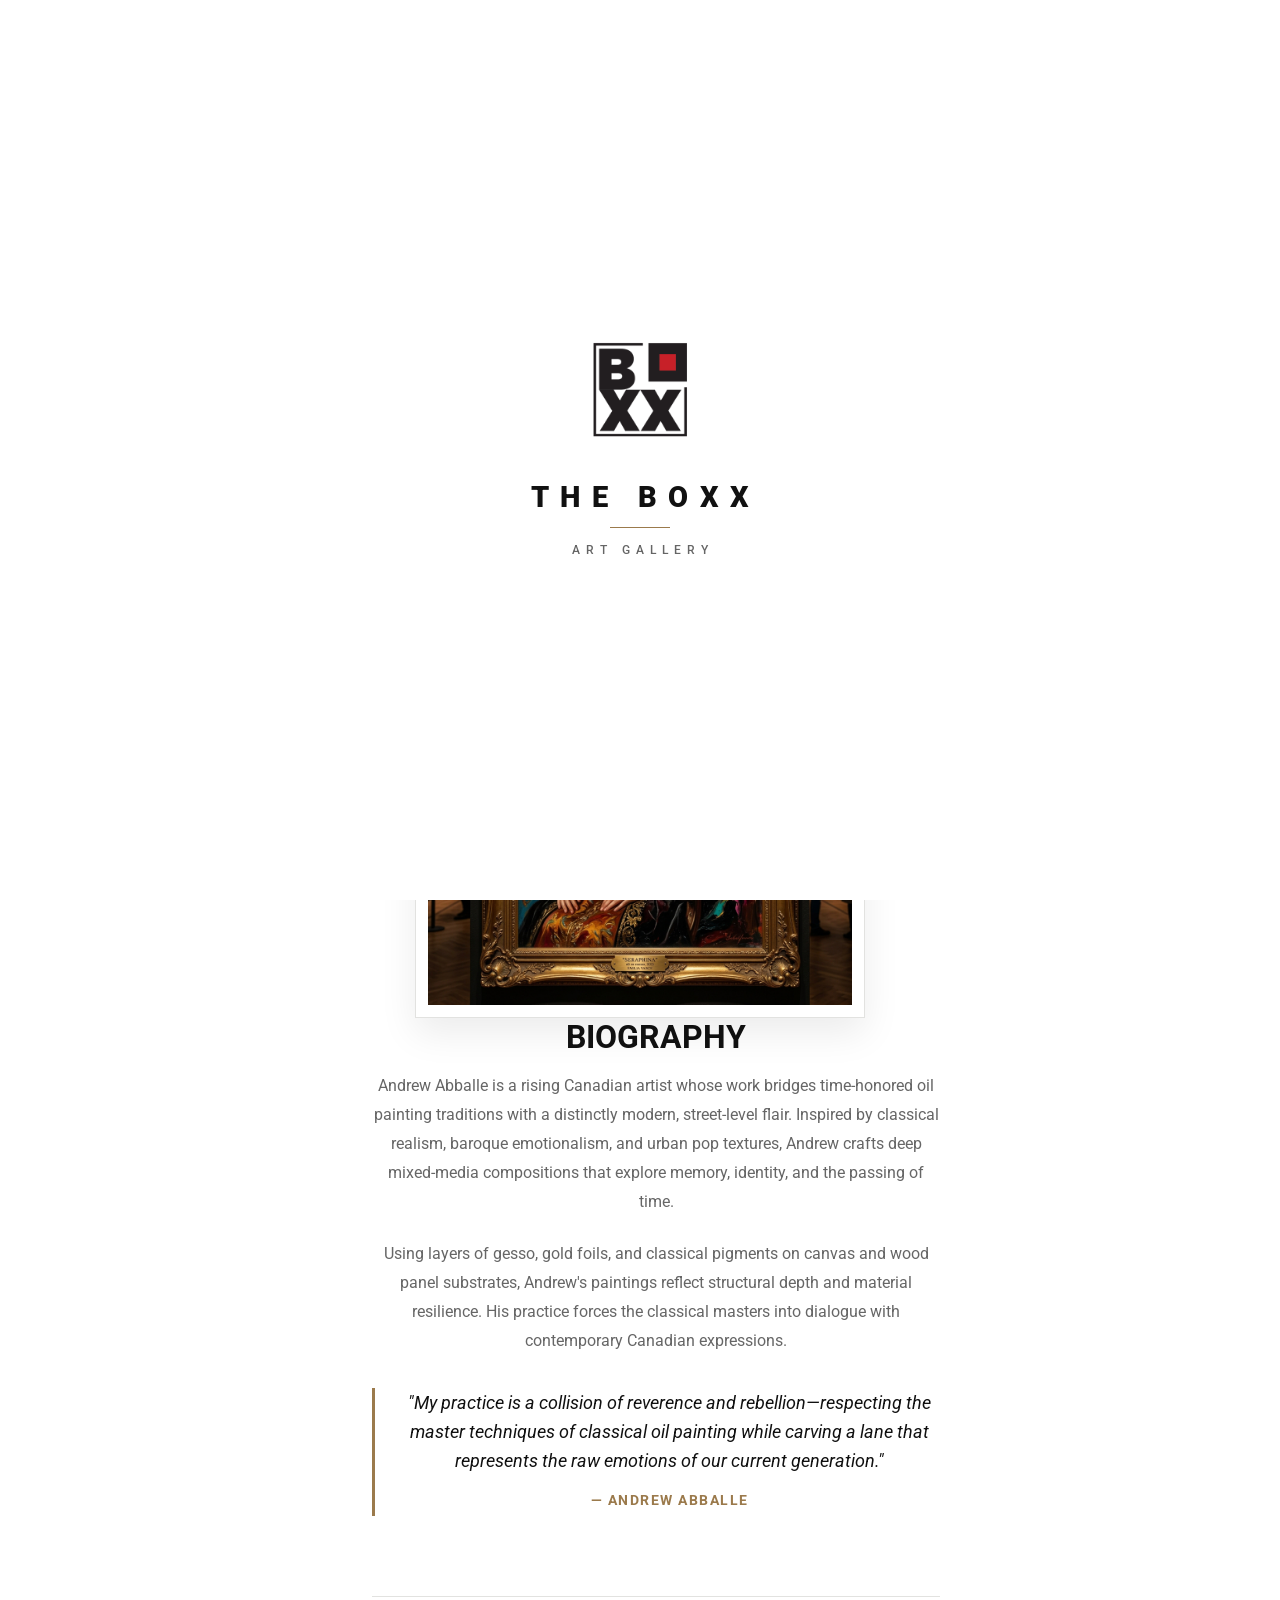
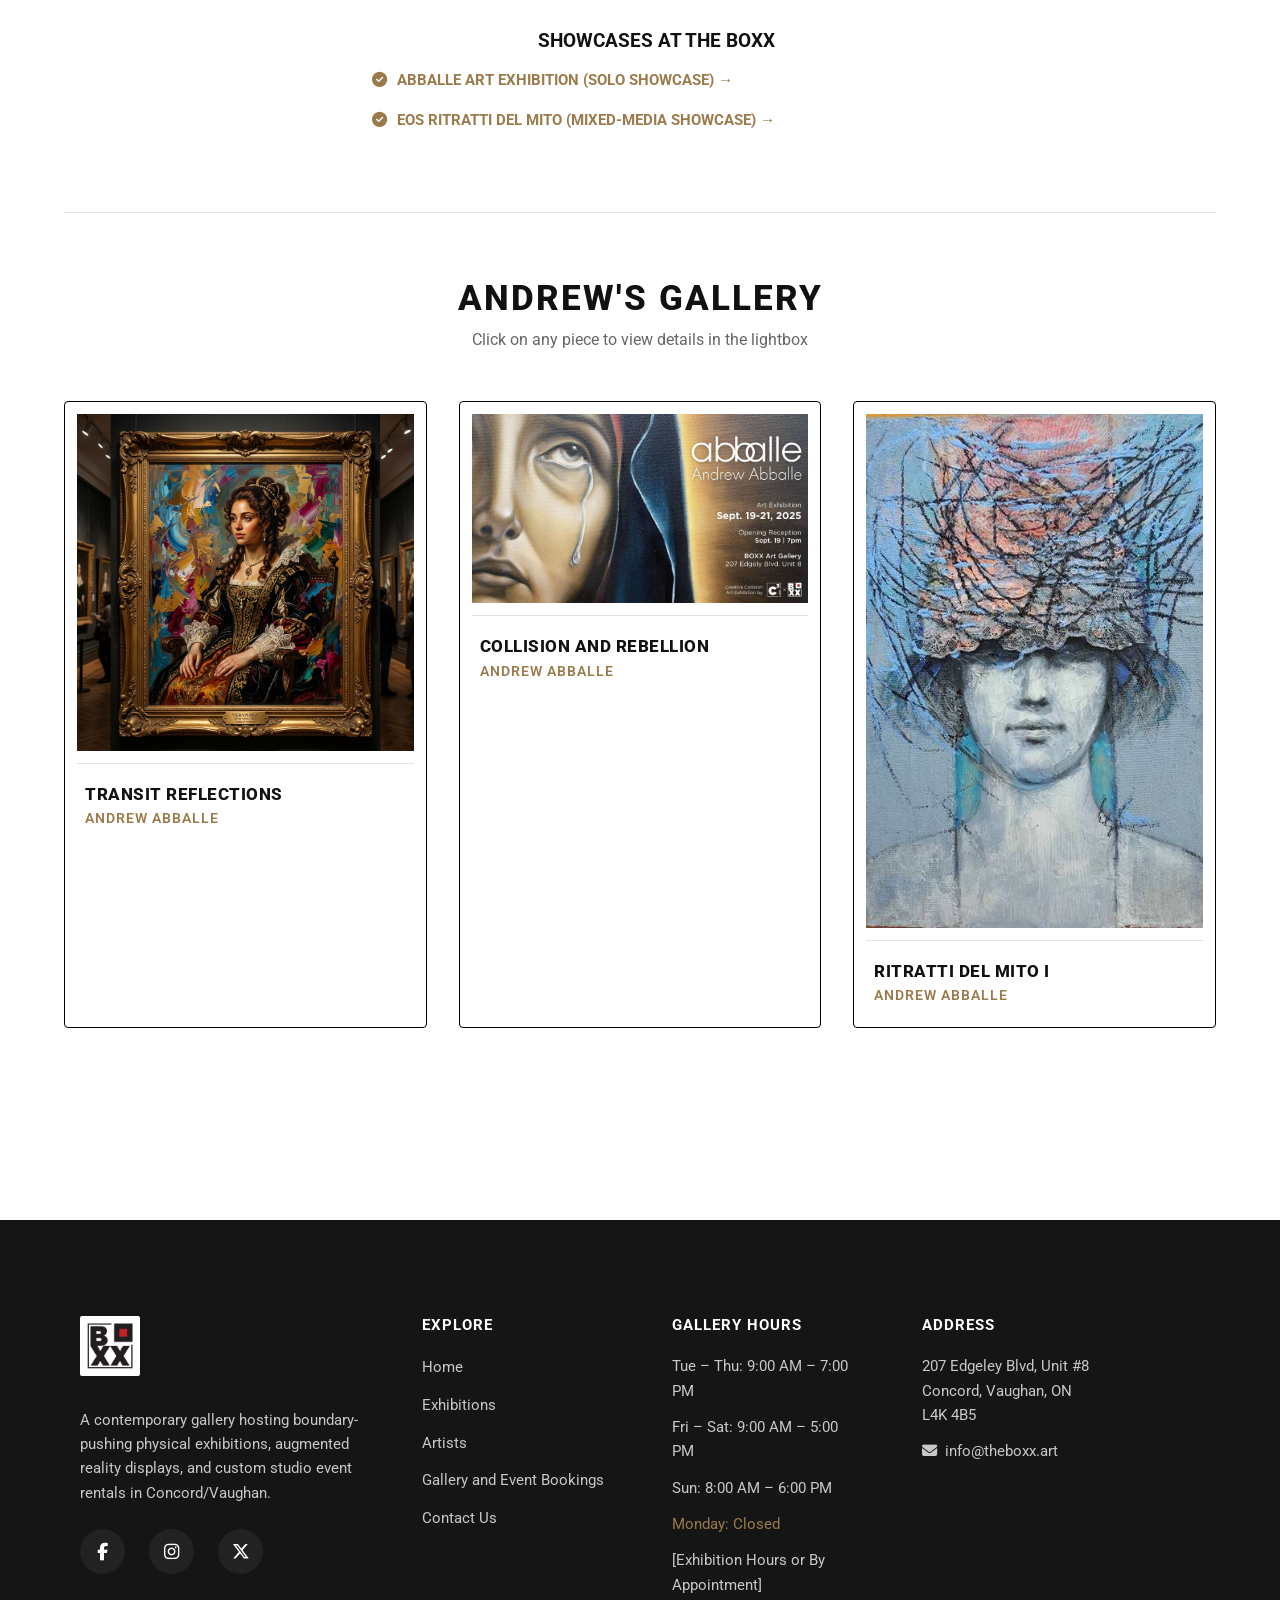
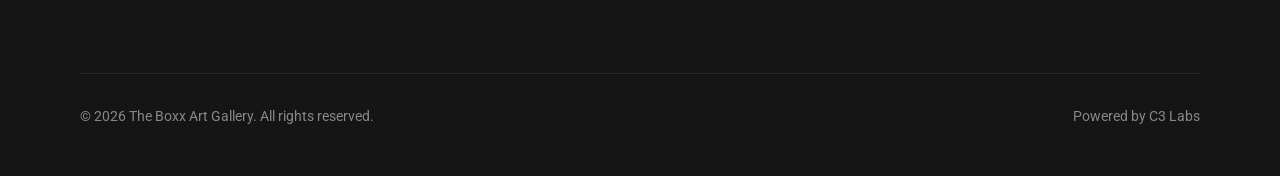
==== commit ea6e6a1d: "Add files via upload" ====
--- a/artist-andrew-abballe.html
+++ b/artist-andrew-abballe.html
@@ -10,7 +10,7 @@
   <link rel="stylesheet" href="styles.css">
   
   <!-- FontAwesome Icons -->
-  <link rel="stylesheet" href="https://cdnjs.cloudflare.com/ajax/libs/font-awesome/6.4.0/css/all.min.css">
+  <link rel="stylesheet" href="https://cdnjs.cloudflare.com/ajax/libs/font-awesome/6.6.0/css/all.min.css">
 </head>
 <body>
   <script>
@@ -43,10 +43,10 @@
           <li class="nav-item"><a href="index.html">Home</a></li>
           <li class="nav-item"><a href="exhibitions.html">Exhibitions</a></li>
           <li class="nav-item active"><a href="artists.html">Artists</a></li>
-          <li class="nav-item"><a href="rates.html">Rentals & Rates</a></li>
+          <li class="nav-item"><a href="rates.html">Gallery and Event Bookings</a></li>
           <li class="nav-item"><a href="contact.html">Contact</a></li>
           
-          <li class="nav-socials mobile-only">
+          <li class="nav-socials mobile-only" style="display: none;">
             <a href="https://www.facebook.com/theboxx" class="nav-social-icon" target="_blank" aria-label="Facebook"><i class="fab fa-facebook-f"></i></a>
             <a href="https://www.instagram.com/theboxx.art" class="nav-social-icon" target="_blank" aria-label="Instagram"><i class="fab fa-instagram"></i></a>
             <a href="https://x.com/theboxx" class="nav-social-icon" target="_blank" aria-label="X"><i class="fab fa-x-twitter"></i></a>
@@ -192,7 +192,7 @@
     <div class="container">
       <div class="footer-grid">
         <div class="footer-col">
-          <img src="assets/logo.png" alt="The Boxx Logo" style="height: 60px; width: auto; object-fit: contain; margin-bottom: 1.5rem; filter: brightness(0) invert(1);">
+          <img src="assets/logo.png" alt="The Boxx Logo" style="height: 60px; width: auto; object-fit: contain; margin-bottom: 1.5rem; background-color: #ffffff; padding: 6px; border-radius: 2px;">
           <p>A contemporary gallery hosting boundary-pushing physical exhibitions, augmented reality displays, and custom studio event rentals in Concord/Vaughan.</p>
           <div class="footer-socials">
             <a href="https://www.facebook.com/theboxx" class="footer-social-icon" target="_blank" aria-label="Facebook"><i class="fab fa-facebook-f"></i></a>
@@ -207,7 +207,7 @@
             <li><a href="index.html">Home</a></li>
             <li><a href="exhibitions.html">Exhibitions</a></li>
             <li><a href="artists.html">Artists</a></li>
-            <li><a href="rates.html">Rentals & Rates</a></li>
+            <li><a href="rates.html">Gallery and Event Bookings</a></li>
             <li><a href="contact.html">Contact Us</a></li>
           </ul>
         </div>
@@ -218,6 +218,7 @@
           <p>Fri – Sat: 9:00 AM – 5:00 PM</p>
           <p>Sun: 8:00 AM – 6:00 PM</p>
           <p style="color: var(--primary-color);">Monday: Closed</p>
+          <p>[Exhibition Hours or By Appointment]</p>
         </div>
 
         <div class="footer-col">
@@ -229,7 +230,7 @@
 
       <div class="footer-bottom">
         <p>&copy; 2026 The Boxx Art Gallery. All rights reserved.</p>
-        <p>Designed for Accessibility &amp; Contemporary Excellence</p>
+        <p>Powered by C3 Labs</p>
       </div>
     </div>
   </footer>
--- a/styles.css
+++ b/styles.css
@@ -2,7 +2,7 @@
 
 :root {
   --primary-color: #9b7a4c;       /* Elegant warm gold */
-  --primary-hover: #b59464;       /* Lighter gold for hover states */
+  --primary-hover: red;       /* Lighter gold for hover states */
   --text-dark: #111111;           /* Very dark gray for general body text */
   --text-light: #666666;          /* Medium gray for descriptions */
   --bg-light: #ffffff;            /* Pure white background */
@@ -143,7 +143,7 @@
   left: 0;
   width: 0;
   height: 2px;
-  background-color: var(--primary-color);
+  background-color: var(--primary-hover);
   transition: var(--transition-smooth);
 }
 
@@ -153,7 +153,7 @@
 }
 
 .nav-item a:hover {
-  color: var(--primary-color);
+  color: var(--primary-hover);
 }
 
 .nav-socials {
@@ -168,8 +168,17 @@
 }
 
 .nav-social-icon:hover {
-  color: var(--primary-color);
+  color: var(--primary-hover);
   transform: translateY(-2px);
+}
+
+/* Media query utility classes for showing/hiding elements */
+.mobile-only {
+  display: none !important;
+}
+
+.desktop-only {
+  display: flex !important;
 }
 
 /* Hamburger Menu button */
@@ -311,24 +320,27 @@
   position: absolute;
   top: 50%;
   transform: translateY(-50%);
-  width: 60px;
-  height: 60px;
-  background-color: rgba(255, 255, 255, 0.1);
-  border: 1px solid rgba(255, 255, 255, 0.25);
+  width: 50px;
+  height: 50px;
+  background-color: #ffffff;
+  border: 1.5px solid #1a1a1a;
   border-radius: 50%;
-  color: #ffffff;
+  color: #1a1a1a;
   display: flex;
   align-items: center;
   justify-content: center;
-  font-size: 1.2rem;
+  font-size: 0.95rem;
   cursor: pointer;
   z-index: 10;
-  transition: var(--transition-smooth);
+  box-shadow: 0 4px 12px rgba(0, 0, 0, 0.08);
+  transition: all 0.25s ease;
 }
 
 .hero-arrow:hover {
-  background-color: var(--primary-color);
-  border-color: var(--primary-color);
+  background-color: #1a1a1a;
+  color: #ffffff;
+  border-color: #1a1a1a;
+  box-shadow: 0 6px 16px rgba(0, 0, 0, 0.15);
 }
 
 .hero-arrow.prev {
@@ -407,30 +419,47 @@
 
 .featured-exhibit-arrows {
   position: absolute;
-  bottom: 2rem;
-  right: 2rem;
-  display: flex;
-  gap: 0.5rem;
+  top: 0;
+  left: 0;
+  right: 0;
+  bottom: 0;
+  pointer-events: none;
   z-index: 5;
 }
 
 .featured-exhibit-arrow {
-  width: 45px;
-  height: 45px;
-  background-color: rgba(255, 255, 255, 0.9);
-  border: none;
+  position: absolute;
+  top: 50%;
+  transform: translateY(-50%);
+  pointer-events: auto;
+  width: 50px;
+  height: 50px;
+  background-color: #ffffff;
+  border: 1.5px solid #1a1a1a !important;
+  border-radius: 50%;
   cursor: pointer;
   display: flex;
   align-items: center;
   justify-content: center;
-  font-size: 1rem;
-  color: var(--text-dark);
-  transition: var(--transition-smooth);
+  font-size: 0.95rem;
+  color: #1a1a1a !important;
+  box-shadow: 0 4px 12px rgba(0, 0, 0, 0.08);
+  transition: all 0.25s ease;
 }
 
 .featured-exhibit-arrow:hover {
-  background-color: var(--primary-color);
-  color: #ffffff;
+  background-color: #1a1a1a !important;
+  color: #ffffff !important;
+  border-color: #1a1a1a !important;
+  box-shadow: 0 6px 16px rgba(0, 0, 0, 0.15);
+}
+
+.featured-exhibit-arrow.prev, #feat-prev {
+  left: 1rem;
+}
+
+.featured-exhibit-arrow.next, #feat-next {
+  right: 1rem;
 }
 
 .featured-exhibit-text blockquote {
@@ -464,7 +493,7 @@
 
 .btn-primary {
   display: inline-block;
-  background-color: var(--primary-color);
+  background-color: var(--primary-hover);
   color: #ffffff;
   padding: 1.1rem 2.5rem;
   border-radius: 4px;
@@ -480,7 +509,7 @@
 .btn-primary:hover {
   background-color: var(--primary-hover);
   transform: translateY(-2px);
-  box-shadow: 0 10px 20px rgba(155, 122, 76, 0.15);
+  box-shadow: 0 10px 20px rgba(255, 0, 0, 0.15);
 }
 
 /* Workback Project Timeline */
@@ -515,7 +544,7 @@
   height: 16px;
   right: -8px;
   background-color: var(--bg-light);
-  border: 4px solid var(--primary-color);
+  border: 4px solid var(--primary-hover);
   top: 2.5rem;
   border-radius: 50%;
   z-index: 1;
@@ -523,7 +552,7 @@
 }
 
 .timeline-item:hover::after {
-  background-color: var(--primary-color);
+  background-color: var(--primary-hover);
   transform: scale(1.3);
 }
 
@@ -631,31 +660,49 @@
 }
 
 .social-controls {
-  display: flex;
+  position: absolute;
+  top: 0;
+  left: 0;
+  right: 0;
+  bottom: 0;
+  pointer-events: none;
+  z-index: 5;
+  margin-top: 0;
+}
+
+.social-arrow {
+  position: absolute;
+  top: 50%;
+  transform: translateY(-50%);
+  pointer-events: auto;
+  width: 48px;
+  height: 48px;
+  border-radius: 50%;
+  background-color: #ffffff;
+  border: 1.5px solid #1a1a1a;
+  color: #1a1a1a;
+  font-size: 0.9rem;
+  cursor: pointer;
+  display: flex;
+  align-items: center;
   justify-content: center;
-  gap: 1rem;
-  margin-top: 2.5rem;
-}
-
-.social-arrow {
-  width: 50px;
-  height: 50px;
-  border-radius: 50%;
-  background-color: var(--bg-offset);
-  border: 1px solid var(--border-color);
-  color: var(--text-dark);
-  font-size: 1.1rem;
-  cursor: pointer;
-  display: flex;
-  align-items: center;
-  justify-content: center;
-  transition: var(--transition-smooth);
+  box-shadow: 0 4px 12px rgba(0, 0, 0, 0.08);
+  transition: all 0.25s ease;
 }
 
 .social-arrow:hover {
-  background-color: var(--primary-color);
-  color: #ffffff;
-  border-color: var(--primary-color);
+  background-color: #1a1a1a;
+  color: #ffffff;
+  border-color: #1a1a1a;
+  box-shadow: 0 6px 16px rgba(0, 0, 0, 0.15);
+}
+
+.social-arrow.prev, #social-prev {
+  left: 1rem;
+}
+
+.social-arrow.next, #social-next {
+  right: 1rem;
 }
 
 /* Accessible Vertical Footer */
@@ -710,7 +757,7 @@
 }
 
 .footer-links a:hover {
-  color: var(--primary-color);
+  color: var(--primary-hover);
   padding-left: 4px;
 }
 
@@ -734,7 +781,7 @@
 }
 
 .footer-social-icon:hover {
-  background-color: var(--primary-color);
+  background-color: var(--primary-hover);
   transform: translateY(-3px);
 }
 
@@ -928,7 +975,7 @@
 
 .campaign-poster-card:hover {
   transform: translateY(-8px);
-  box-shadow: 0 20px 45px rgba(155, 122, 76, 0.12);
+  box-shadow: 0 20px 45px rgba(255, 0, 0, 0.12);
 }
 
 .campaign-poster-card img {
@@ -995,13 +1042,13 @@
   font-weight: 700;
   color: var(--text-dark);
   text-decoration: underline; /* Link state on day name */
-  text-decoration-color: var(--primary-color);
+  text-decoration-color: var(--primary-hover);
   text-underline-offset: 4px;
   cursor: pointer;
 }
 
 .showtime-day:hover {
-  color: var(--primary-color);
+  color: var(--primary-hover);
 }
 
 .showtime-hours {
@@ -1118,8 +1165,8 @@
 }
 
 .booking-slot:hover {
-  border-color: var(--primary-color);
-  color: var(--primary-color);
+  border-color: var(--primary-hover);
+  color: var(--primary-hover);
 }
 
 .booking-slot.selected {
@@ -1149,6 +1196,7 @@
   gap: 4rem;
   align-items: center;
   height: 100%;
+  padding: 0 5rem;
 }
 
 .past-exhibit-img {
@@ -1182,30 +1230,48 @@
 }
 
 .past-exhibits-arrows {
-  display: flex;
-  gap: 0.75rem;
+  position: absolute;
+  top: 0;
+  left: 0;
+  right: 0;
+  bottom: 0;
+  pointer-events: none;
+  z-index: 5;
 }
 
 .past-exhibits-arrow {
-  width: 55px;
-  height: 55px;
+  position: absolute;
+  top: 50%;
+  transform: translateY(-50%);
+  pointer-events: auto;
+  width: 50px;
+  height: 50px;
   border-radius: 50%;
-  background-color: var(--bg-light);
-  border: 2px solid var(--text-dark);
-  color: var(--text-dark);
-  font-size: 1.1rem;
-  font-weight: 800;
+  background-color: #ffffff;
+  border: 1.5px solid #1a1a1a;
+  color: #1a1a1a;
+  font-size: 0.95rem;
   cursor: pointer;
   display: flex;
   align-items: center;
   justify-content: center;
-  transition: var(--transition-smooth);
+  box-shadow: 0 4px 12px rgba(0, 0, 0, 0.08);
+  transition: all 0.25s ease;
 }
 
 .past-exhibits-arrow:hover {
-  background-color: var(--primary-color);
-  color: #ffffff;
-  border-color: var(--primary-color);
+  background-color: #1a1a1a;
+  color: #ffffff;
+  border-color: #1a1a1a;
+  box-shadow: 0 6px 16px rgba(0, 0, 0, 0.15);
+}
+
+.past-exhibits-arrow.prev, #past-prev {
+  left: 1.5rem;
+}
+
+.past-exhibits-arrow.next, #past-next {
+  right: 1.5rem;
 }
 
 .past-exhibits-pagination {
@@ -1259,7 +1325,7 @@
 .rate-card:hover {
   transform: translateY(-8px);
   box-shadow: 0 15px 35px rgba(0, 0, 0, 0.05);
-  border-color: var(--primary-color);
+  border-color: var(--primary-hover);
 }
 
 .rate-card-header h3 {
@@ -1292,8 +1358,8 @@
 }
 
 .rate-price-btn:hover {
-  background-color: var(--primary-color);
-  border-color: var(--primary-color);
+  background-color: var(--primary-hover);
+  border-color: var(--primary-hover);
   color: #ffffff;
 }
 
@@ -1460,10 +1526,10 @@
 }
 
 .btn-submit:hover {
-  background-color: var(--primary-color);
-  border-color: var(--primary-color);
+  background-color: var(--primary-hover);
+  border-color: var(--primary-hover);
   transform: translateY(-2px);
-  box-shadow: 0 10px 20px rgba(155, 122, 76, 0.15);
+  box-shadow: 0 10px 20px rgba(255, 0, 0, 0.15);
 }
 
 /* RESPONSIVE MEDIA QUERIES */
@@ -1528,6 +1594,14 @@
 }
 
 @media (max-width: 767px) {
+  .mobile-only {
+    display: flex !important;
+  }
+  
+  .desktop-only {
+    display: none !important;
+  }
+
   :root {
     --header-height: 70px;
   }
@@ -1651,6 +1725,21 @@
   .past-exhibit-slide {
     grid-template-columns: 1fr;
     gap: 2rem;
+    padding: 0 3.5rem;
+  }
+
+  .past-exhibits-arrow {
+    width: 40px;
+    height: 40px;
+    font-size: 0.85rem;
+  }
+  
+  .past-exhibits-arrow.prev, #past-prev {
+    left: 0.5rem;
+  }
+  
+  .past-exhibits-arrow.next, #past-next {
+    right: 0.5rem;
   }
   
   .past-exhibit-img {
@@ -2013,9 +2102,9 @@
 }
 
 .tickets-status-btn-interactive:hover {
-  background: var(--primary-color);
-  border-color: var(--primary-color);
-  box-shadow: 0 10px 20px rgba(155, 122, 76, 0.2);
+  background: var(--primary-hover);
+  border-color: var(--primary-hover);
+  box-shadow: 0 10px 20px rgba(255, 0, 0, 0.2);
 }
 
 .tickets-status-btn-interactive i {
@@ -2204,7 +2293,7 @@
 .artwork-card:hover {
   transform: translateY(-8px);
   box-shadow: 0 15px 30px rgba(0,0,0,0.08);
-  border-color: var(--primary-color);
+  border-color: var(--primary-hover);
 }
 
 .artwork-image-wrapper {
@@ -2262,7 +2351,7 @@
 }
 
 .artwork-card:hover .view-artwork-btn:hover {
-  background-color: var(--primary-color);
+  background-color: var(--primary-hover);
   color: #ffffff;
 }
 
@@ -2427,8 +2516,8 @@
 }
 
 .waitlist-submit-btn:hover {
-  background-color: var(--primary-color);
-  box-shadow: 0 10px 20px rgba(155, 122, 76, 0.2);
+  background-color: var(--primary-hover);
+  box-shadow: 0 10px 20px rgba(255, 0, 0, 0.2);
 }
 
 .waitlist-submit-btn i {
@@ -2484,7 +2573,7 @@
 }
 
 .modal-success-close-btn:hover {
-  background-color: var(--primary-color);
+  background-color: var(--primary-hover);
 }
 
 /* Custom Fullscreen Lightbox gallery styling */
@@ -2511,52 +2600,106 @@
 }
 
 .lightbox-content-wrapper {
-  max-width: 80%;
-  max-height: 80%;
-  display: flex;
-  flex-direction: column;
-  align-items: center;
-  justify-content: center;
+  max-width: 1000px;
+  width: 90%;
+  max-height: 85vh;
+  display: flex;
+  flex-direction: row;
+  align-items: stretch;
+  background-color: #151515;
+  border: 1px solid #333333;
+  box-shadow: 0 30px 60px rgba(0, 0, 0, 0.8);
   position: relative;
   transform: scale(0.95);
   transition: transform 0.4s cubic-bezier(0.25, 1, 0.5, 1);
+  overflow: hidden;
+  border-radius: 4px;
 }
 
 .lightbox-backdrop.active .lightbox-content-wrapper {
   transform: scale(1);
 }
 
-.lightbox-content-wrapper img {
+.lightbox-img-col {
+  flex: 1.2;
+  display: flex;
+  align-items: center;
+  justify-content: center;
+  background-color: #0b0b0b;
+  padding: 2rem;
+}
+
+.lightbox-img-col img {
   max-width: 100%;
-  max-height: 70vh;
-  border: 1px solid #333333;
-  padding: 0.5rem;
-  background-color: #1a1a1a;
-  box-shadow: 0 20px 50px rgba(0,0,0,0.5);
+  max-height: 65vh;
   object-fit: contain;
-}
-
-.lightbox-caption-box {
-  text-align: center;
-  margin-top: 1.5rem;
-  color: #ffffff;
-  animation: fadeInUp 0.4s ease-out;
-}
-
-.lightbox-caption-box h4 {
-  color: #ffffff;
-  font-size: 1.25rem;
+  box-shadow: 0 10px 30px rgba(0,0,0,0.5);
+  border: 1px solid #222;
+}
+
+.lightbox-info-col {
+  flex: 0.8;
+  padding: 3rem;
+  display: flex;
+  flex-direction: column;
+  justify-content: center;
+  border-left: 1px solid #2a2a2a;
+  text-align: left;
+  color: #ffffff;
+  overflow-y: auto;
+}
+
+.lightbox-info-col h3 {
+  color: #ffffff;
+  font-size: 1.8rem;
   text-transform: uppercase;
   letter-spacing: 1px;
   margin-bottom: 0.25rem;
-}
-
-.lightbox-caption-box p {
+  line-height: 1.2;
+}
+
+.lightbox-info-col p.artist {
   color: var(--primary-color);
-  font-size: 0.9rem;
-  text-transform: uppercase;
   font-weight: 700;
+  text-transform: uppercase;
   letter-spacing: 1.5px;
+  font-size: 0.95rem;
+  margin-bottom: 0;
+}
+
+.lightbox-meta-list {
+  list-style: none;
+  padding: 0;
+  margin: 1.5rem 0;
+  border-top: 1px solid #2a2a2a;
+  border-bottom: 1px solid #2a2a2a;
+  padding: 1.2rem 0;
+}
+
+.lightbox-meta-list li {
+  margin-bottom: 0.6rem;
+  font-size: 0.95rem;
+  color: #eee;
+}
+
+.lightbox-meta-list li:last-child {
+  margin-bottom: 0;
+}
+
+.lightbox-meta-list strong {
+  color: #888888;
+  text-transform: uppercase;
+  font-size: 0.75rem;
+  letter-spacing: 1px;
+  display: inline-block;
+  width: 110px;
+}
+
+.lightbox-info-col p.desc {
+  font-size: 0.95rem;
+  line-height: 1.7;
+  color: #cccccc;
+  margin: 0;
 }
 
 .lightbox-close-btn {
@@ -2681,6 +2824,36 @@
   
   .lightbox-content-wrapper {
     max-width: 90%;
+    flex-direction: column;
+    max-height: 85vh;
+    overflow-y: auto;
+  }
+  
+  .lightbox-img-col {
+    padding: 1rem;
+    flex: none;
+    background-color: #0b0b0b;
+  }
+  
+  .lightbox-img-col img {
+    max-height: 40vh;
+  }
+  
+  .lightbox-info-col {
+    padding: 1.5rem 2rem 2.5rem 2rem;
+    flex: none;
+    border-left: none;
+    border-top: 1px solid #2a2a2a;
+  }
+  
+  .lightbox-info-col h3 {
+    font-size: 1.4rem;
+  }
+  
+  .lightbox-close-btn {
+    top: 15px;
+    right: 20px;
+    font-size: 2.5rem;
   }
   
   .modal-card {
@@ -2732,7 +2905,7 @@
 
 .event-type-card:hover {
   transform: translateY(-5px);
-  border-color: var(--primary-color);
+  border-color: var(--primary-hover);
   box-shadow: 0 15px 35px rgba(0,0,0,0.05);
 }
 
@@ -2978,8 +3151,8 @@
 }
 
 .artist-action-btn:hover {
-  background: var(--primary-color);
-  border-color: var(--primary-color);
+  background: var(--primary-hover);
+  border-color: var(--primary-hover);
   color: #ffffff;
 }
 
@@ -3063,8 +3236,8 @@
 }
 
 .social-link-btn-featured {
-  background: var(--primary-color);
-  border-color: var(--primary-color);
+  background: var(--primary-hover);
+  border-color: var(--primary-hover);
   color: #ffffff;
 }
 
@@ -3170,4 +3343,22 @@
   }
 }
 
-
+.past-exhibit-card {
+  background: var(--bg-light);
+  border: 1px solid var(--border-color);
+  padding: 0.75rem;
+  display: flex;
+  flex-direction: column;
+  cursor: pointer;
+  transition: var(--transition-smooth);
+}
+.past-exhibit-card:hover {
+  transform: translateY(-5px);
+  box-shadow: 0 10px 30px rgba(0, 0, 0, 0.05);
+  border-color: var(--primary-hover);
+}
+.past-exhibit-card:hover img {
+  filter: grayscale(0%) !important;
+}
+
+
